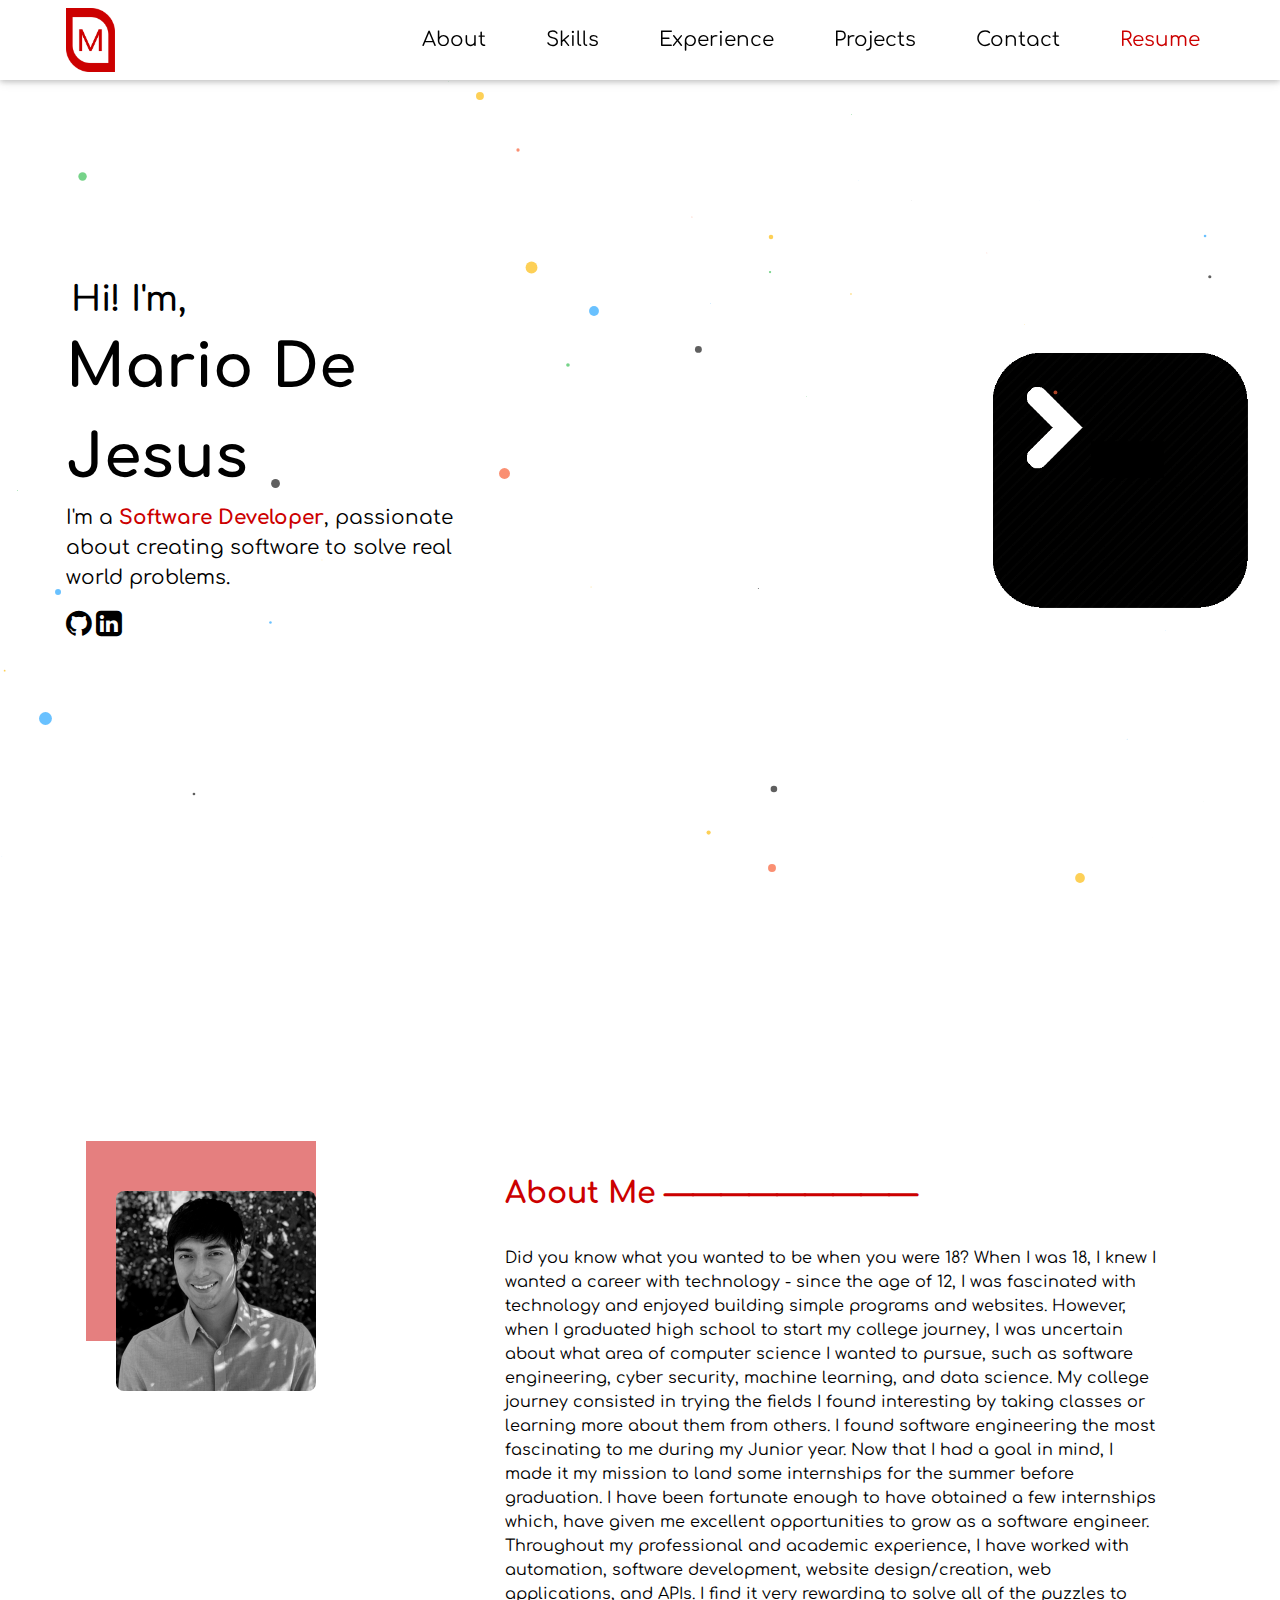
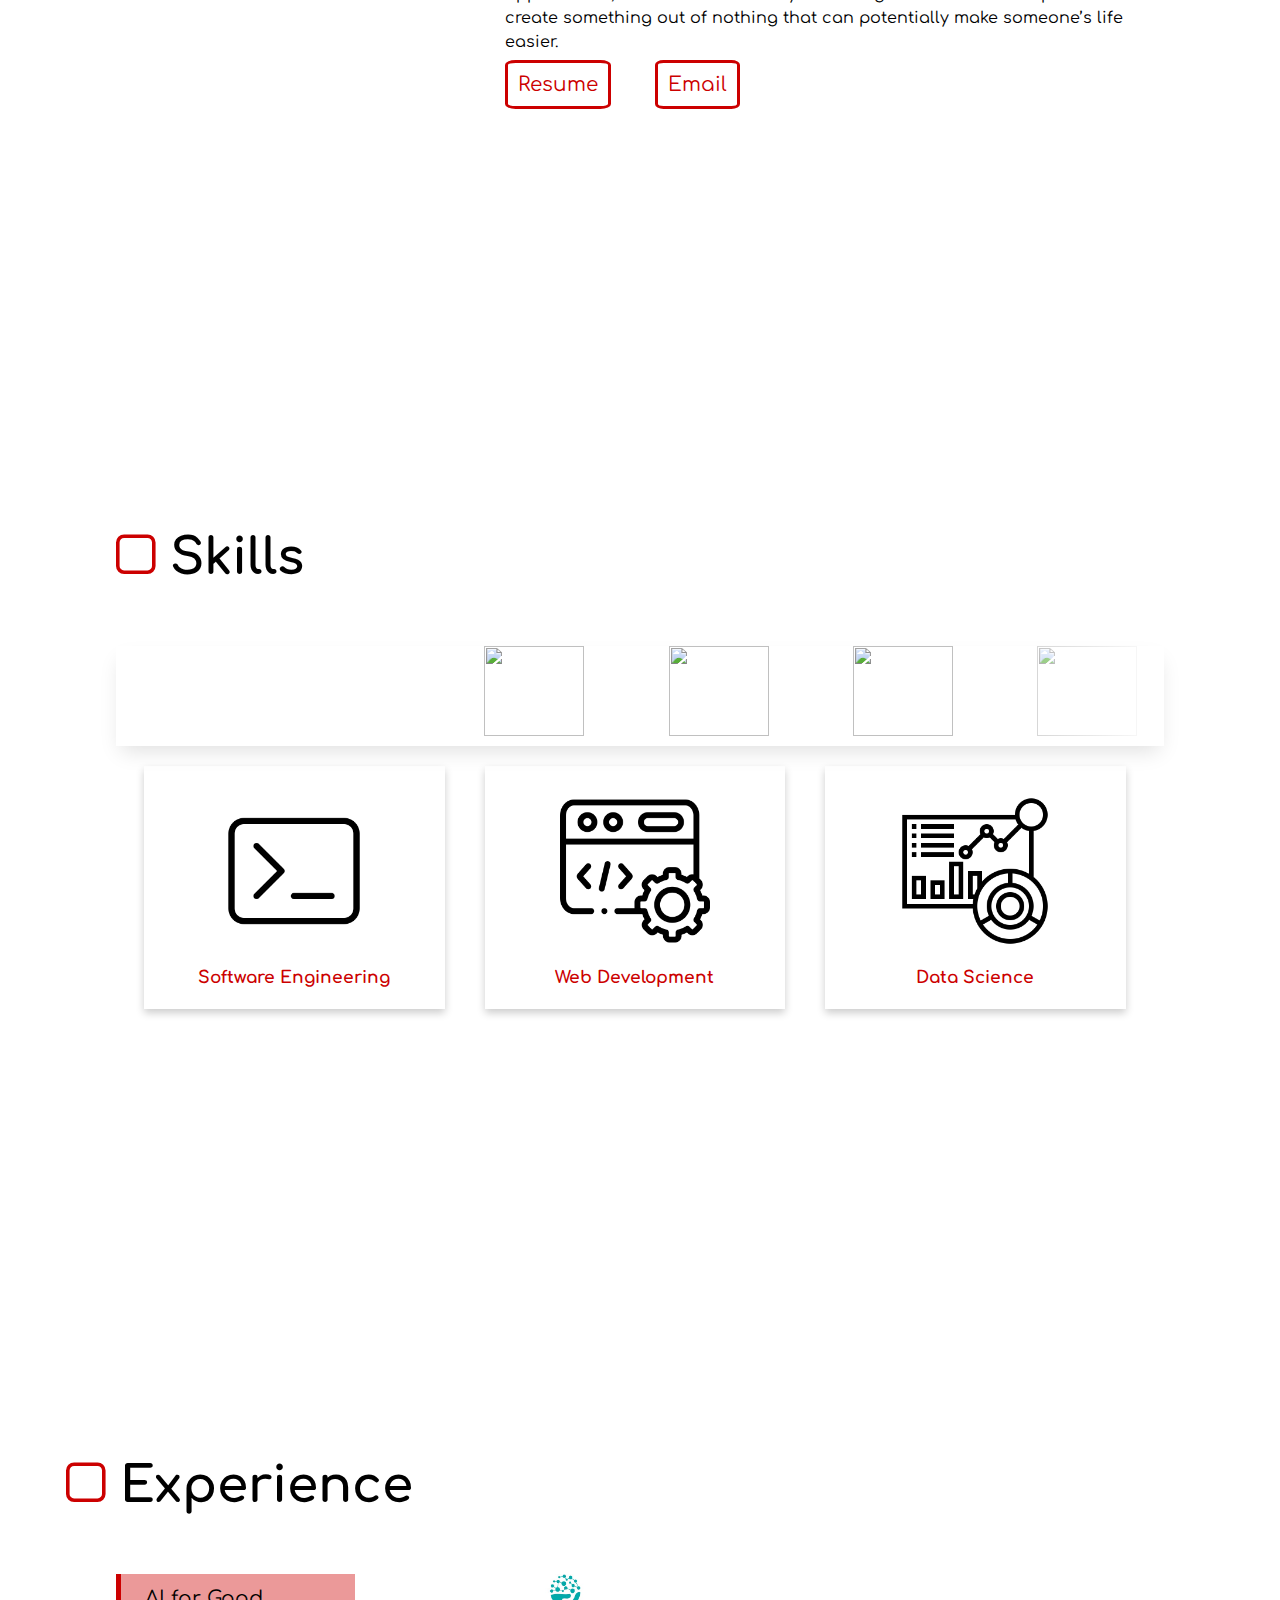
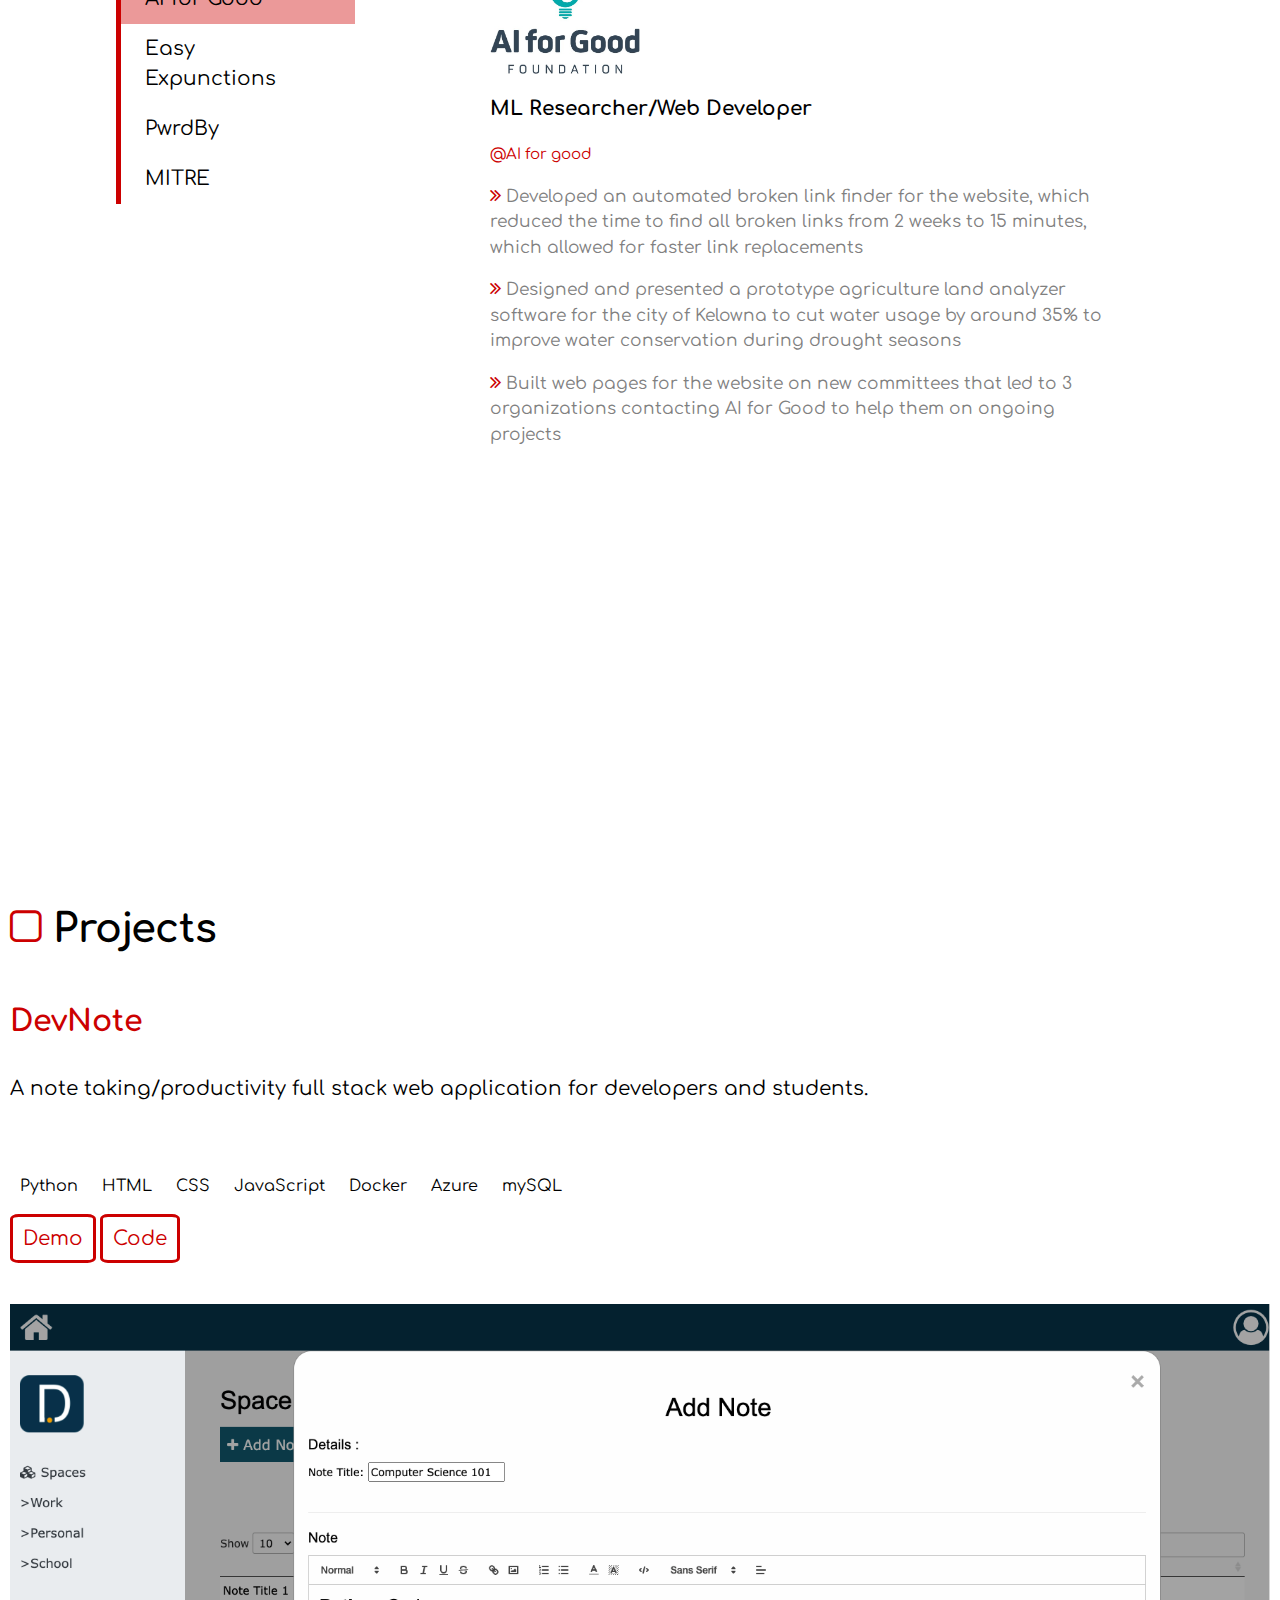
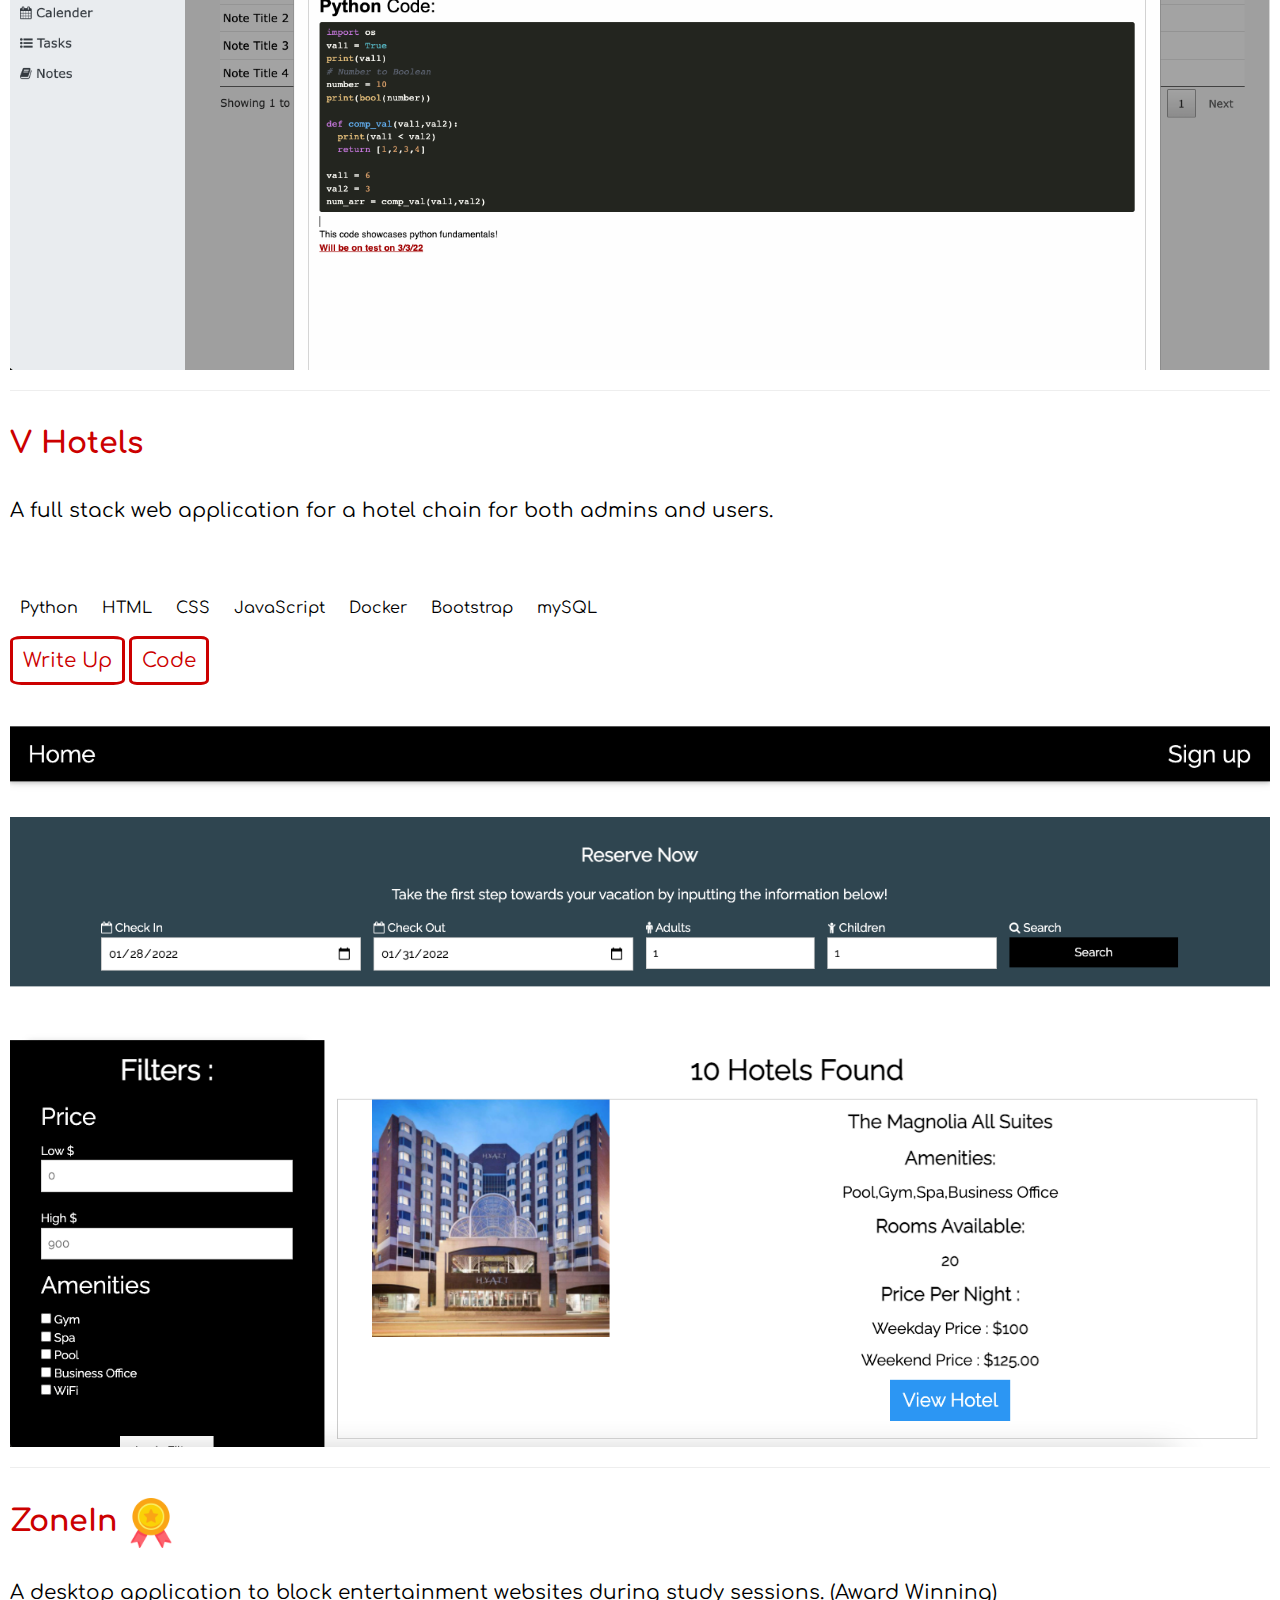
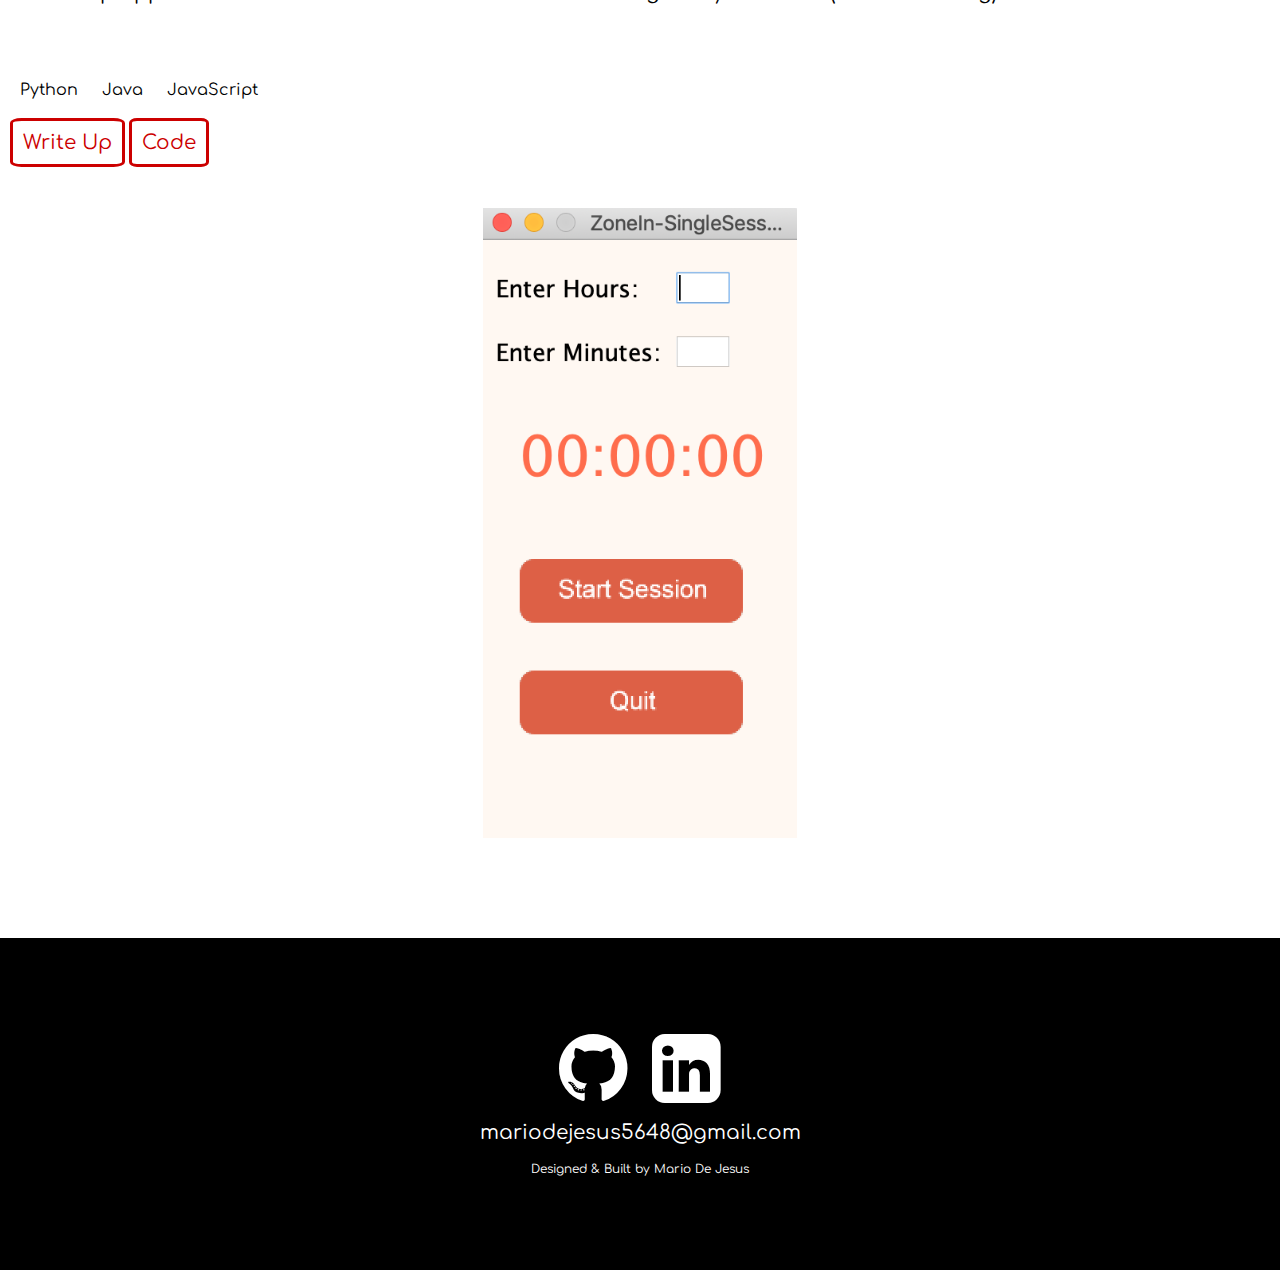
==== index.html @ 2fde8428 "prod website upload" ====
<html>
  <title>Mario's Portfolio</title>
  <meta name="viewport" content="width=device-width, initial-scale=1">
  <link rel="stylesheet" href="https://www.w3schools.com/w3css/4/w3.css">
  <link rel="stylesheet" href="https://fonts.googleapis.com/css?family=Lato">
  <link rel="stylesheet" href="https://cdnjs.cloudflare.com/ajax/libs/font-awesome/4.7.0/css/font-awesome.min.css">
  <link rel="stylesheet" href="./css/navigation.css">
  <link rel="stylesheet" href="./css/sidebar.css">
  <link rel="stylesheet" href="./css/hero_css.css">
  <link rel="stylesheet" href="./css/about_css.css">
  <link rel="stylesheet" href="./css/skills_css.css">
  <link rel="stylesheet" href="./css/experience_css.css">
  <link rel="stylesheet" href="./css/pattern_css.css">
  <link rel="stylesheet" href="./css/projects_css.css">
  <link rel="stylesheet" href="./css/footer_css.css">
  <link rel="stylesheet" href="./css/text_animations.css">
  <link rel="stylesheet" href="./css/test.css">

  <link rel="stylesheet" href="https://cdn.jsdelivr.net/gh/devicons/devicon@v2.14.0/devicon.min.css">
  <link href='https://fonts.googleapis.com/css?family=Comfortaa' rel='stylesheet'>



  <body class="web_text">
    <!-- Navbar -->
    <div class="w3-top" style="z-index: 20;">
      <div class="w3-bar w3-white w3-card nav_elements_padding">
        <a class=" w3-right nav_hamburger nav_hamburger_show" href="javascript:void(0)" onclick="openNav()" title="Toggle Navigation Menu"><i class="fa fa-bars"></i></a>
        <a href="#home"><img src="./images/mario_portfolio_logo.png" class="w3-bar-item logo"></img></a>
        <a href="./MarioDeJesus_Resume.pdf" class="w3-right nav_text remove_underline nav_text_vertical_align nav_resume_option nav_text_show">Resume</a>
        <a href="#contact" class="w3-right nav_text remove_underline nav_text_vertical_align nav_text_show">Contact</a>
        <a href="#projects" class="w3-right nav_text remove_underline nav_text_vertical_align nav_text_show">Projects</a>
        <a href="#experience" class="w3-right nav_text remove_underline nav_text_vertical_align nav_text_show">Experience</a>
        <a href="#skills" class="w3-right nav_text remove_underline nav_text_vertical_align nav_text_show">Skills</a>
        <a href="#about" class="w3-right nav_text remove_underline nav_text_vertical_align nav_text_show">About</a>
      </div>
    </div>

    <div id="mySidenav" class="sidenav" style="z-index: 20;">
      <a href="javascript:void(0)" class="closebtn" onclick="closeNav()">&times;</a>
      <a href="#about" class="" style="color:white">About</a>
      <a href="#skills" class="" style="color:white">Skills</a>
      <a href="#experience" class="" style="color:white">Experience</a>
      <a href="#projects" class="" style="color:white">Projects</a>
      <a href="#contact" class="" style="color:white">Contact</a>
      <a href="./MarioDeJesus_Resume.pdf" class="" style="color:#cc0000">Resume</a>
    </div>



    <!--hero section-->
    <a id="home" style="display: block;position: relative;top: -500px;visibility: hidden;"></a>
    <div class="w3-container hero_container">

      <div class="w3-third hero_container_text">
        <div class="content">
            <div class="content__container">
              <ul class="content__container__list">
                <li class="content__container__list__item">Hi! I'm,</li>
                <li class="content__container__list__item">Hola! Soy,</li>
                <li class="content__container__list__item">Salut! Je suis,</li>
                <li class="content__container__list__item">Hi! I'm,</li>

              </ul>
            </div>
          </div>
          <br>
          <span class="name_text">Mario De Jesus</span>
          <br>
          <span class="hero_description_text">I'm a <span class="hero_title_tag">Software Developer</span>, passionate about creating software to solve real world problems.</span>
        </p>
        <a href="https://github.com/Mario5648"><i class="fa fa-github professional_media_account_logo"></i></a>
        <a href="https://www.linkedin.com/in/mario-de-jesus-009500171/" ><i class="fa fa-linkedin-square professional_media_account_logo"></i></a>
      </div>
      <div class="w3-third hero_image_container">
        <img src="./images/terminal.gif" class="hero_image_attributes"></img>
      </div>
    </div>

    <a id="about" class="anchor_aboutme"></a>

    <!--About me section-->
    <div class="w3-container about_container">
      <div class="w3-col m4">
        <div class="about_img_square"></div>
        <img class="w3-image w3-round-large about_me_image" src="./images/mario.jpg" alt="mario" />
      </div>
      <div class="w3-col m8">
        <p class="about_me_title">About Me —————————</p>
        <p class="about_me_text">Did you know what you wanted to be when you were 18? When I was 18, I knew I wanted a career with technology - since the age of 12, I was fascinated with technology and enjoyed building simple programs and websites. However, when I graduated high school to start my college journey, I was uncertain about what area of computer science I wanted to pursue, such as software engineering, cyber security, machine learning, and data science. My college journey consisted in trying the fields I found interesting by taking classes or learning more about them from others. I found software engineering the most fascinating to me during my Junior year. Now that I had a goal in mind, I made it my mission to land some internships for the summer before graduation. I have been fortunate enough to have obtained a few internships which, have given me excellent opportunities to grow as a software engineer. Throughout my professional and academic experience, I have worked with automation, software development, website design/creation, web applications, and APIs. I find it very rewarding to solve all of the puzzles to create something out of nothing that can potentially make someone’s life easier.</p>
        <a href="./MarioDeJesus_Resume.pdf" class="aboutme_buttons">Resume</a>
        <a href="mailto:mariodejesus5648@gmail.com" class="aboutme_buttons">Email</a>

      </div>
    </div>

    <a id="skills" style="display: block;position: relative;top: 250px;visibility: hidden;"></a>

    <!--Skills section-->
    <!-- LAnguage Icone : https://devicon.dev/-->
    <div class="w3-container w3-row skills_container">
      <p class="skills_title"><i class="fa fa-square-o" class="skills_title" style="color:#cc0000"></i> Skills</p>

      <div class="slider">
      	<div class="slide-track">
          <div class="slide">
            <img src="./images/white.jpg" height="90" width="100"/>
          </div>
          <div class="slide">
            <img src="./images/white.jpg" height="90" width="100"/>
          </div>
      		<div class="slide">
            <img src="https://cdn.jsdelivr.net/gh/devicons/devicon/icons/python/python-original.svg" height="90" width="100"/>
      		</div>
      		<div class="slide">
            <img src="https://cdn.jsdelivr.net/gh/devicons/devicon/icons/azure/azure-original.svg" height="90" width="100"/>
      		</div>
      		<div class="slide">
            <img src="https://cdn.jsdelivr.net/gh/devicons/devicon/icons/java/java-original.svg" height="90" width="100"/>
      		</div>
      		<div class="slide">
            <img src="https://cdn.jsdelivr.net/gh/devicons/devicon/icons/javascript/javascript-original.svg" height="90" width="100"/>
      		</div>
      		<div class="slide">
            <img src="https://cdn.jsdelivr.net/gh/devicons/devicon/icons/docker/docker-plain.svg" height="100" width="100"/>
      		</div>
      		<div class="slide">
            <img src="https://cdn.jsdelivr.net/gh/devicons/devicon/icons/c/c-original.svg" height="90" width="100"/>
      		</div>
      		<div class="slide">
            <img src="https://cdn.jsdelivr.net/gh/devicons/devicon/icons/html5/html5-original.svg" height="90" width="100"/>
      		</div>
      		<div class="slide">
            <img src="https://cdn.jsdelivr.net/gh/devicons/devicon/icons/css3/css3-original.svg" height="90" width="100"/>
      		</div>
      		<div class="slide">
            <img src="https://cdn.jsdelivr.net/gh/devicons/devicon/icons/php/php-plain.svg" height="100" width="100"/>
      		</div>
      		<div class="slide">
            <img src="https://cdn.jsdelivr.net/gh/devicons/devicon/icons/git/git-original.svg" height="90" width="100"/>
      		</div>
      		<div class="slide">
            <img src="https://cdn.jsdelivr.net/gh/devicons/devicon/icons/mysql/mysql-original.svg" height="90" width="100"/>
      		</div>
      		<div class="slide">
            <img src="https://cdn.jsdelivr.net/gh/devicons/devicon/icons/flask/flask-original.svg" height="90" width="100"/>
      		</div>
      		<div class="slide">
            <img src="https://cdn.jsdelivr.net/gh/devicons/devicon/icons/pandas/pandas-original.svg" height="90" width="100"/>
      		</div>
      		<div class="slide">
            <img src="https://cdn.jsdelivr.net/gh/devicons/devicon/icons/numpy/numpy-original.svg" height="90" width="100"/>
      		</div>
          <div class="slide">
            <img src="https://cdn.jsdelivr.net/gh/devicons/devicon/icons/tensorflow/tensorflow-original.svg" height="90" width="100"/>
          </div>
          <div class="slide">
            <img src="./images/white.jpg" height="90" width="100"/>
          </div>
          <div class="slide">
            <img src="./images/white.jpg" height="90" width="100"/>
          </div>
      	</div>
      </div>



      <div class="w3-row-padding">
        <div class="w3-third_skills">
          <div class="card_skills">
            <center><img src="./images/swe_icon.png" alt="software engineering" class="skill_icon_image"></center>
            <div class="container_skills">
              <center><p class="skill_title">Software Engineering</p></center>
            </div>
          </div>
        </div>
        <div class="w3-third_skills">
          <div class="card_skills">
            <center><img src="./images/webdev_icon.png" alt="web developer" class="skill_icon_image"></center>
            <div class="container_skills">
              <center><p class="skill_title">Web Development</p></center>
            </div>
          </div>
        </div>
        <div class="w3-third_skills">
          <div class="card_skills">
            <center><img src="./images/ds_icon.png" alt="data science" class="skill_icon_image"></center>
            <div class="container_skills">
              <center><p class="skill_title">Data Science</p></center>
            </div>
          </div>
        </div>
      </div>
    </div>


    <a id="experience" style="display: block;position: relative;top: 150px;visibility: hidden;"></a>

    <div  class="w3-container experience_container">
      <p class="experience_title"><i class="fa fa-square-o" class="experience_title" style="color:#cc0000"></i> Experience</p>
      <div class="experience_items_container">
        <div class="btn-group w3-quarter">
          <button id="ai4good_button" onclick="change_experience_content('ai_4_good')" style="background-color:rgba(204,0,0,0.4);">AI for Good</button>
          <button id="easyexpunctions_button"onclick="change_experience_content('easyexpunctions')">Easy Expunctions</button>
          <button id="pwrdby_button" onclick="change_experience_content('pwrdby')">PwrdBy</button>
          <button id="mitre_button" onclick="change_experience_content('mitre')">MITRE</button>
        </div>
        <div id="experience_content" class="experience-content-area w3-threequarter">
          <div class="experience_job_container">
            <img src="./images/ai4good_logo.jpg" class="experience_image" style="height:100px;"></img>
            <p class="experience_job_title">ML Researcher/Web Developer <p style="color:#cc0000;font-weight:400;">@AI for good</p></p>
            <p class="experience_job_description"><i class="fa fa-angle-double-right" style="color:#cc0000;font-size:20px;"></i> Developed an automated broken link finder for the website, which reduced the time to find all broken links from 2 weeks to 15 minutes, which allowed for faster link replacements</p>
            <p class="experience_job_description"><i class="fa fa-angle-double-right" style="color:#cc0000;font-size:20px;"></i> Designed and presented a prototype agriculture land analyzer software for the city of Kelowna to cut water usage by around 35% to improve water conservation during drought seasons</p>
            <p class="experience_job_description"><i class="fa fa-angle-double-right" style="color:#cc0000;font-size:20px;"></i> Built web pages for the website on new committees that led to 3 organizations contacting AI for Good to help them on ongoing projects</p>
          </div>
        </div>
      </div>
    </div>

    <a id="projects" style="display: block;position: relative;top: 150px;visibility: hidden;"></a>

    <div class="projects_contianer">
      <p class="projects_title"><i class="fa fa-square-o" class="projects_title" style="color:#cc0000"></i> Projects</p>
      <div class="project_row">

        <div class="project_half project_description_container">
          <p class="project_title">DevNote</p>
            <p class="project_description_text">A note taking/productivity full stack web application for developers and students.</p>
            <div class="project_tech_next_to"><p class="project_tech_icon_attributes w3-center"><i class="devicon-python-plain"></i><br>Python</p></div>
            <div class="project_tech_next_to"><p class="project_tech_icon_attributes w3-center"><i class="devicon-html5-plain"></i><br>HTML</p></div>
            <div class="project_tech_next_to"><p class="project_tech_icon_attributes w3-center"><i class="devicon-css3-plain"></i><br>CSS</p></div>
            <div class="project_tech_next_to"><p class="project_tech_icon_attributes w3-center"><i class="devicon-javascript-plain"></i><br>JavaScript</p></div>
            <div class="project_tech_next_to"><p class="project_tech_icon_attributes w3-center"><i class="devicon-docker-plain"></i><br>Docker</p></div>
            <div class="project_tech_next_to"><p class="project_tech_icon_attributes w3-center"><i class="devicon-azure-plain"></i><br>Azure</p></div>
            <div class="project_tech_next_to"><p class="project_tech_icon_attributes w3-center"><i class="devicon-mysql-plain"></i><br>mySQL</p></div><br>
            <a href="https://devnote.space/" class="project_buttons">Demo</a>
            <a href="https://github.com/Mario5648/DevNote_backend_api" class="project_buttons">Code</a>
        </div>
        <div class="project_half">
          <img src="./images/devnote_project.png" class="project_image"></img>
        </div>

      </div>
      <hr>
      <div class="project_row">
        <div class="project_half project_description_container">
          <p class="project_title">V Hotels</p>
            <p class="project_description_text">A full stack web application for a hotel chain for both admins and users.</p>
            <div class="project_tech_next_to"><p class="project_tech_icon_attributes w3-center"><i class="devicon-python-plain"></i><br>Python</p></div>
            <div class="project_tech_next_to"><p class="project_tech_icon_attributes w3-center"><i class="devicon-html5-plain"></i><br>HTML</p></div>
            <div class="project_tech_next_to"><p class="project_tech_icon_attributes w3-center"><i class="devicon-css3-plain"></i><br>CSS</p></div>
            <div class="project_tech_next_to"><p class="project_tech_icon_attributes w3-center"><i class="devicon-javascript-plain"></i><br>JavaScript</p></div>
            <div class="project_tech_next_to"><p class="project_tech_icon_attributes w3-center"><i class="devicon-docker-plain"></i><br>Docker</p></div>
            <div class="project_tech_next_to"><p class="project_tech_icon_attributes w3-center"><i class="devicon-bootstrap-plain"></i><br>Bootstrap</p></div>
            <div class="project_tech_next_to"><p class="project_tech_icon_attributes w3-center"><i class="devicon-mysql-plain"></i><br>mySQL</p></div><br>
            <a href="./vhotel_writeup.html" class="project_buttons">Write Up</a>
            <a href="https://github.com/jaysirod/CS3733-Group-3" class="project_buttons">Code</a>
        </div>
        <div class="project_half">
          <center><img src="./images/hotel_webapp.png" class="project_image"></img></center>
        </div>
      </div>
      <hr>
      <div class="project_row">
        <div class="project_half project_description_container">
          <p class="project_title">ZoneIn <img src="./images/medal.png" class="medal_icon"/></p>
            <p class="project_description_text">A desktop application to block entertainment websites during study sessions. (Award Winning)</p>
            <div class="project_tech_next_to"><p class="project_tech_icon_attributes w3-center"><i class="devicon-python-plain"></i><br>Python</p></div>
            <div class="project_tech_next_to"><p class="project_tech_icon_attributes w3-center"><i class="devicon-java-plain"></i><br>Java</p></div>
            <div class="project_tech_next_to"><p class="project_tech_icon_attributes w3-center"><i class="devicon-javascript-plain"></i><br>JavaScript</p></div><br>
            <a href="./zonein_writeup.html" class="project_buttons">Write Up</a>
            <a href="https://github.com/Mario5648/ZoneIn" class="project_buttons">Code</a>
        </div>
        <div class="project_half">
          <center><img src="./images/zonein_project.png" class="project_image_zonein"></img></center>
        </div>
      </div>
    </div>

    <script src="./js/navigation_bar.js"></script>
    <script src="./js/ball_animation.js"></script>
    <script src="./js/experience_js.js"></script>
  </body>
  <footer id="contact" class="footer_container w3-center">
    <a href="https://github.com/Mario5648"><i class="fa fa-github professional_media_account_logos_footer"></i></a>
    <a href="https://www.linkedin.com/in/mario-de-jesus-009500171/"><i class="fa fa-linkedin-square professional_media_account_logos_footer"></i></a><br>
    <a class="email_footer" href="mailto:mariodejesus5648@gmail.com">mariodejesus5648@gmail.com</a>
    <p class="credits_footer">Designed & Built by Mario De Jesus</p>
  </footer>
</html>
---- css/navigation.css ----
.logo
{
  height: 80px;
}
@media only screen and (max-width: 1200px) {
    .logo {
        margin-left: -30;
    }


}
.nav_text
{
  font-size:20px;
}
.nav_text:hover {
  opacity: 0.3;

}
@media only screen and (max-width: 1200px) {
    .nav_text_show {
        display: none;
    }

}

@media only screen and (min-width: 1200px) {
    .nav_hamburger_show {
        display: none;
    }

}

@media only screen and (min-width: 900px) {
  .anchor_aboutme {
      display: block;
      position: relative;
      top: 350px;
      visibility: hidden;
  }

}

@media only screen and (max-width: 900px) {
  .anchor_aboutme {
      display: block;
      position: relative;
      top: 200px;
      visibility: hidden;
  }
}



.nav_resume_option
{
  color:#cc0000;
}

.nav_elements_padding
{
  padding-left: 50;
  padding-right: 50;

}

.remove_underline
{
  text-decoration: none;
}

.nav_text_vertical_align
{
  padding-left: 30;
  padding-right:30;
  padding-top:25;
  padding-bottom: 20;
}

.nav_hamburger
{
  padding-top:15;
  font-size:50px
}
---- css/sidebar.css ----
.sidenav {
  height: 100%;
  width: 0;
  position: fixed;
  z-index: 1;
  top: 0;
  right: 0;
  background-color: #111;
  overflow-x: hidden;
  transition: 0.5s;
  padding-top: 60px;
}

.sidenav a {
  padding: 8px 8px 8px 32px;
  text-decoration: none;
  font-size: 25px;
  color: #818181;
  display: block;
  transition: 0.3s;
}

.sidenav a:hover {
  color: #f1f1f1;
}

.sidenav .closebtn {
  position: absolute;
  top: 0;
  right: 25px;
  font-size: 36px;
  margin-left: 50px;
}

@media screen and (max-height: 450px) {
  .sidenav {padding-top: 15px;}
  .sidenav a {font-size: 18px;}
}
---- css/hero_css.css ----
/*Big screens desktop view*/
@media only screen and (min-width: 1200px) {
  .hero_container
  {
    margin-top: 300;
  }
  .hero_container_text
  {
    margin-left: 100;
    /*text-align: center;*/
    width:700px;
  }
  .hero_image_container
  {
    text-align: center;
    position: absolute;
    right: 80px;
    width: 500px;
    margin-top: -50;
  }
  .greeting_text
  {
    font-size: 30px;
  }
  .name_text
  {
    font-size: 70px;
    font-weight: bold;
  }

  .hero_description_text
  {
    font-size: 20px;
  }
  .hero_title_tag
  {
    font-weight: bold;
    color:#cc0000;
  }

  .professional_media_account_logo
  {
    font-size: 30px;
  }

}

/*medium screens tablet view*/
@media only screen and (max-width: 1400px) {
  .hero_container
  {
    margin-top: 300;
  }
  .hero_container_text
  {
    margin-left: 50;
    /*text-align: center;*/
    width:400px;
  }
  .hero_image_container
  {
    text-align: center;
    position: absolute;
    right: 10px;
    width: 300px;
    margin-top:30;
  }
  .greeting_text
  {
    font-size: 20px;
  }
  .name_text
  {
    font-size: 60px;
    font-weight: bold;
  }

  .hero_description_text
  {
    font-size: 20px;
  }
  .hero_title_tag
  {
    font-weight: bold;
    color:#cc0000;
  }

  .professional_media_account_logo
  {
    font-size: 30px;
  }
  .hero_image_attributes
  {
    width:300px;
  }
}

/*small screens phone view*/
@media only screen and (max-width: 800px) {
  .hero_container
  {
    margin-top: 200;
  }
  .hero_container_text
  {
    margin-left: 10;
    /*text-align: center;*/
    width:360px;
  }
  .hero_image_container
  {
    display: none;
  }

  .greeting_text
  {
    font-size: 20px;
  }
  .name_text
  {
    font-size: 60px;
    font-weight: bold;
  }

  .hero_description_text
  {
    font-size: 20px;
  }
  .hero_title_tag
  {
    font-weight: bold;
    color:#cc0000;
  }

  .professional_media_account_logo
  {
    font-size: 30px;
  }
  .hero_image_attributes
  {
    width:300px;
  }
}
---- css/about_css.css ----
@media only screen and (min-width: 1200px) {
  .about_container
  {
    margin-top:500;
    margin-left: 150;
    margin-right: 150;
  }

  .about_me_image
  {
    position: absolute;
    width: 400px;
    margin-top: -250;
    z-index: auto;
  }

  .about_me_title
  {
    font-size: 50px;
    font-weight: bold;
    color:#cc0000;
    padding-left: 40;
  }

  .about_me_text
  {
    font-size: 20px;
    padding-left: 40;
  }

  .about_img_square {
    height: 300px;
    width: 330px;
    background-color: #cc0000;
    opacity: 0.5;
    margin-left: -30;
  }

  .aboutme_buttons
  {
    margin-left: 40;
    border-radius: 10%;
    border-style: solid;
    border-color: #cc0000;
    padding: 10 10;
    color: #cc0000;
    cursor: pointer;
    font-size: 20px;
    text-decoration: none;
  }

  .aboutme_buttons:hover
  {
    background-color: rgb(204,0,0,0.2);
  }
}

@media only screen and (max-width: 1600px) {
  .about_container
  {
    margin-top:500;
    margin-left: 100;
    margin-right: 100;
  }

  .about_me_image
  {
    position: absolute;
    width: 200px;
    margin-top: -150;
    z-index: auto;
  }

  .about_me_title
  {
    font-size: 30px;
    font-weight: bold;
    color:#cc0000;
    padding-left: 40;
  }

  .about_me_text
  {
    font-size: 16px;
    padding-left: 40;
  }

  .about_img_square {
    height: 200px;
    width: 230px;
    background-color: #cc0000;
    opacity: 0.5;
    margin-left: -30;
  }
  .aboutme_buttons
  {
    margin-left: 40;
    border-radius: 10%;
    border-style: solid;
    border-color: #cc0000;
    padding: 10 10;
    color: #cc0000;
    cursor: pointer;
    font-size: 20px;
    text-decoration: none;

  }

  .aboutme_buttons:hover
  {
    background-color: rgb(204,0,0,0.2);
  }
}
@media only screen and (max-width: 900px) {
  .about_container
  {
    margin-top:500;
    margin-left: 10;
    margin-right: 10;
  }

  .about_me_image
  {
    position: absolute;
    width: 200px;
    margin-top: -200;
    z-index: auto;
  }

  .about_me_title
  {
    font-size: 30px;
    font-weight: bold;
    color:#cc0000;
    padding-left: 10;
  }

  .about_me_text
  {
    font-size: 16px;
    padding-left: 10;
  }

  .about_img_square {
    display: none;
  }
  .aboutme_buttons
  {
    margin-left: 10;
    border-radius: 10%;
    border-style: solid;
    border-color: #cc0000;
    padding: 10 10;
    color: #cc0000;
    cursor: pointer;
    font-size: 20px;
    text-decoration: none;

  }

  .aboutme_buttons:hover
  {
    background-color: rgb(204,0,0,0.2);
  }
}
---- css/skills_css.css ----
@keyframes scroll {
	 0% {
		 transform: translateX(0);
	}
	 100% {
		 transform: translateX(calc(-250px * 7));
	}
}
 .slider {
	 background: white;
	 box-shadow: 0 10px 20px -5px rgba(0, 0, 0, .125);
	 height: 100px;
	 margin: auto;
	 overflow: hidden;
	 position: relative;
	 width: 100%;
}
 .slider::before, .slider::after {
	 background: linear-gradient(to right, rgba(255, 255, 255, 1) 0%, rgba(255, 255, 255, 0) 100%);
	 content: "";
	 height: 100px;
	 position: absolute;
	 width: 200px;
	 z-index: 2;
}
 .slider::after {
	 right: 0;
	 top: 0;
	 transform: rotateZ(180deg);
}
 .slider::before {
	 left: 0;
	 top: 0;
}
 .slider .slide-track {
	 animation: scroll 40s linear infinite;
	 display: flex;
	 width: calc(250px * 14);
}
 .slider .slide {
	 height: 100px;
	 width: 250px;
}

@media only screen and (min-width: 1200px) {}
  .skills_container
  {
    margin-top:300;
    padding-top: 70;
    padding-bottom: 70;
    margin-left: 100;
    margin-right: 100;
  }
  .skills_title
  {
    font-size: 50px;
    font-weight: bold;
    color:#000;
  }

	.skills_line
	{
		font-size: 50px;
		font-weight: thin;
		color:#000;
	}

  .skills_description_text
  {
    font-size: 20px;
  }

  .card_skills {
    /* Add shadows to create the "card" effect */
    box-shadow: 0 4px 8px 0 rgba(0,0,0,0.2);
    transition: 0.3s;
  }



  /* Add some padding inside the card container */
  .container_skills {
    padding: 2px 16px;
  }

  .skill_icon_image
  {
    width:150px;
    margin-top: 30;
  }

  .skill_title
  {
    font-size: 17px;
    font-weight: bold;
    color:#cc0000;
  }

  .skill_icon_attributes
  {
    color:black;
    font-size: 100;
  }
  .next_to
  {
    display: inline-block;
  }
  .w3-third_skills
  {
    padding: 20 20;
    float:left;
    width:33%;
  }
}

@media only screen and (max-width: 1600px) {
  .skills_container
  {
    margin-top:300;
    padding-top: 70;
    padding-bottom: 70;
    margin-left: 50;
    margin-right: 50;
  }
  .skills_title
  {
    font-size: 50px;
    font-weight: bold;
    color:#000;
  }
  .skills_description_text
  {
    font-size: 20px;
  }
  .card_skills {
    /* Add shadows to create the "card" effect */
    box-shadow: 0 4px 8px 0 rgba(0,0,0,0.2);
    transition: 0.3s;
  }


  /* Add some padding inside the card container */
  .container_skills {
    padding: 2px 16px;
  }

  .skill_icon_image
  {
    width:150px;
    margin-top: 30;
  }

  .skill_title
  {
    font-size: 17px;
    font-weight: bold;
    color:#cc0000;
  }

  .skill_icon_attributes
  {
    color:black;
    font-size: 20;
    padding: 20 20;
  }
  .next_to
  {
    display: inline-block;
  }
  .w3-third_skills
  {
    padding: 10 10;
    float:left;
    width:33%;
  }
}

@media only screen and (max-width: 1100px) {
  .skills_container
  {
    margin-top:300;
    padding-top: 70;
    padding-bottom: 70;
    margin-left: 10;
    margin-right: 10;
  }
  .skills_title
  {
    font-size: 40px;
    font-weight: bold;
    color:#000;
  }
  .skills_description_text
  {
    font-size: 20px;
  }
  .card_skills {
    /* Add shadows to create the "card" effect */
    box-shadow: 0 4px 8px 0 rgba(0,0,0,0.2);
    transition: 0.3s;
  }


  /* Add some padding inside the card container */
  .container_skills {
    padding: 2px 16px;
  }

  .skill_icon_image
  {
    width:150px;
    margin-top: 30;
  }

  .skill_title
  {
    font-size: 17px;
    font-weight: bold;
    color:#cc0000;
  }

  .skill_icon_attributes
  {
    color:black;
    font-size: 30;
    padding: 20 20;
  }
  .next_to
  {
    display: inline-block;
  }
  .w3-third_skills
  {
    width:100%;
  }
}
---- css/experience_css.css ----
@media only screen and (min-width: 1200px)
{
  .experience_container
  {
    margin-top: 300;
    margin-left: 200;
    margin-right:200;
    height: 700px;
  }
  .experience_items_container
  {
    margin-left: 50;
  }
  .experience_title
  {
    font-size: 50px;
    font-weight:bold;
  }

  .vertical_line_experience {
    border-left: 6px solid #cc0000;
    height: 1050px;
    margin-left: 100;
  }
  .experience_job_container
  {
    padding-left:30;
    padding-right:100;
    padding-top: 50;
  }
  .experience_image
  {
    width:150px;
  }
  .experience_job_title
  {
    font-size: 20px;
    font-weight: bold;
  }
  .experience_job_description
  {
    font-size: 17px;
    color:grey;
  }

  .btn-group button {
    background-color: white; /* Green background */
    border-left: 5px solid #cc0000; /* Green border */
    border-top: 0px solid white; /* Green border */
    border-right: 1px solid white; /* Green border */
    border-bottom: 0px solid white; /* Green border */

    color: black; /* White text */
    padding: 10px 24px; /* Some padding */
    cursor: pointer; /* Pointer/hand icon */
    width: 240px; /* Set a width if needed */
    display: block; /* Make the buttons appear below each other */
    text-align: left;
    font-size: 20px;
  }

  .btn-group button:not(:last-child) {
    border-bottom: none; /* Prevent double borders */
  }

  /* Add a background color on hover */
  .btn-group button:hover {
    background-color: rgb(204,0,0,0.4);
  }


  .experience-content-area
  {
    margin-top: -50;
  }

}

@media only screen and (max-width: 1600px) {
  .experience_container
  {
    margin-top: 300;
    margin-left: 50;
    margin-right:50;
    height: 700px;

  }
  .experience_title
  {
    font-size: 50px;
    font-weight:bold;
  }

  .vertical_line_experience {
    border-left: 6px solid #cc0000;
    height: 1050px;
  }
  .experience_job_container
  {
    padding-left:100;
    padding-right:100;
    padding-top: 50;
  }
  .experience_image
  {
    width:150px;
  }
  .experience_job_title
  {
    font-size: 20px;
    font-weight: bold;
  }
  .experience_job_description
  {
    font-size: 17px;
    color:grey;
  }

  .btn-group button {
    background-color: white; /* Green background */
    border-left: 5px solid #cc0000; /* Green border */
    border-top: 0px solid white; /* Green border */
    border-right: 1px solid white; /* Green border */
    border-bottom: 0px solid white; /* Green border */

    color: black; /* White text */
    padding: 10px 24px; /* Some padding */
    cursor: pointer; /* Pointer/hand icon */
    width: 240px; /* Set a width if needed */
    display: block; /* Make the buttons appear below each other */
    text-align: left;
    font-size: 20px;
  }

  .btn-group button:not(:last-child) {
    border-bottom: none; /* Prevent double borders */
  }

  /* Add a background color on hover */
  .btn-group button:hover {
    background-color: rgb(204,0,0,0.4);
  }


  .experience-content-area
  {
    margin-top: -50;
  }
}

@media only screen and (max-width: 800px) {
  .experience_container
  {
    margin-top: 300;
    margin-left: 10;
    margin-right:10;
    height: 1000px;

  }
  .experience_title
  {
    font-size: 40px;
    font-weight:bold;
  }

  .vertical_line_experience {
    border-left: 6px solid #cc0000;
    height: 1350px;
  }
  .experience_job_container
  {
    padding-left:30;
    padding-right:100;
    padding-top: 50;
  }
  .experience_image
  {
    width:150px;
  }
  .experience_job_title
  {
    font-size: 20px;
    font-weight: bold;
  }
  .experience_job_description
  {
    font-size: 17px;
    color:grey;
  }

  .btn-group button {
    background-color: white; /* Green background */
    border-left: 5px solid #cc0000; /* Green border */
    border-top: 0px solid white; /* Green border */
    border-right: 1px solid white; /* Green border */
    border-bottom: 0px solid white; /* Green border */

    color: black; /* White text */
    padding: 10px 24px; /* Some padding */
    cursor: pointer; /* Pointer/hand icon */
    width: 240px; /* Set a width if needed */
    display: block; /* Make the buttons appear below each other */
    text-align: left;
    font-size: 20px;
  }

  .btn-group button:not(:last-child) {
    border-bottom: none; /* Prevent double borders */
  }

  /* Add a background color on hover */
  .btn-group button:hover {
    background-color: rgb(204,0,0,0.4);
  }

  .w3-quarter
  {
    width: 100%;
  }

  .experience-content-area
  {
    margin-top: 50;
  }


}
---- css/pattern_css.css ----
.web_text
{
  font-family: Comfortaa;
}
.ball {
  position: absolute;
  border-radius: 100%;
  opacity: 0.7;
}
@media only screen and (min-width: 1200px) {


  .triangle-left {
    position:absolute;
    right:0px;
  	width: 0;
  	height: 0;
    margin-top: 0;
  	border-top: 550px solid transparent;
  	border-right: 600px solid #cc0000;
  	border-bottom: 550px solid transparent;
    opacity: 0.5;

  }
  .circle2
  {
    position:absolute;
    margin-top: 500;
    right:0px;
    width:400px;

  }

  .triangle-right_1 {
    position:absolute;
    left:0px;
    margin-top: 2200;
    width: 0;
  	height: 0;
  	border-top: 350px solid transparent;
  	border-left: 400px solid rgb(204,0,0,0.5);
  	border-bottom: 350px solid transparent;

  }
  .circle3
  {
    position:absolute;
    margin-top: 2500;
    left:0px;
    width:200px;

  }
}
@media only screen and (max-width: 1400px) {
  .triangle-left {
    position:absolute;
    right:0px;
  	width: 0;
  	height: 0;
    margin-top: 100;
  	border-top: 450px solid transparent;
  	border-right: 500px solid #cc0000;
  	border-bottom: 450px solid transparent;
    opacity: 0.5;
  }
  .circle2
  {
    position:absolute;
    margin-top: 500;
    right:0px;
    width:300px;

  }
}
@media only screen and (max-width: 800px) {
  .triangle-left {
    position:absolute;
    right:0px;
    width: 0;
    height: 0;
    margin-top: 250;
    border-top: 350px solid transparent;
    border-right: 400px solid #cc0000;
    border-bottom: 350px solid transparent;
    opacity: 0.5;
  }
  .circle2
  {
    position:absolute;
    margin-top: 500;
    right:0px;
    width:200px;

  }
}
.circle1
{
  position:absolute;
  margin-top: 400;
  margin-left: -50;
  width:200px;
}
---- css/projects_css.css ----
@media only screen and (min-width: 1300px) {
  .projects_contianer
  {
    margin-top: 300;
    margin-left: 150;
    margin-right: 150;
  }
  .project_description_container
  {
    padding-right: 50px;
  }
  .projects_title
  {
    font-size: 50px;
    font-weight: bold;
  }
  .project_title
  {
    font-size: 30px;
    font-weight: bold;
    color: #cc0000;
  }

  .project_tech_icon_attributes
  {
    color:black;
    font-size: 16;
    padding: 10 10;
  }
  .project_tech_next_to
  {
    display: inline-block;
  }

  .project_row
  {
    display:flex;
  }
  .project_half
  {
    flex:50%;
  }

  .project_image
  {
    width: 100%;
    margin-top: 50;
  }
  .project_image_zonein
  {
    height:50%;
    margin-top: 50;

  }
  .project_description_text
  {
    font-size: 20px;
  }
  .project_buttons
  {
    border-radius: 10%;
    border-style: solid;
    border-color: #cc0000;
    padding: 10 10;
    color: #cc0000;
    cursor: pointer;
    font-size: 20px;
    text-decoration: none;
  }

  .project_buttons:hover
  {
    background-color: rgb(204,0,0,0.2);
  }


  .medal_icon
  {
    width:50px;
  }
}

@media only screen and (max-width: 1300px) {
    .projects_contianer
    {
      margin-top: 400;
      margin-left: 10;
      margin-right: 10;
      margin-bottom: 100;
    }
    .project_description_container
    {
      padding-right: 50px;
    }
    .projects_title
    {
      font-size: 40px;
      font-weight: bold;
    }
    .project_title
    {
      font-size: 30px;
      font-weight: bold;
      color: #cc0000;
    }

    .project_tech_icon_attributes
    {
      color:black;
      font-size: 16;
      padding: 10 10;
    }
    .project_tech_next_to
    {
      display: inline-block;
    }

    .project_image
    {
      width: 100%;
      margin-top: 50;
    }
    .project_image_zonein
    {
      height:70%;
      margin-top: 50;
    }
    .project_description_text
    {
      font-size: 20px;
    }
    .project_buttons
    {
      border-radius: 10%;
      border-style: solid;
      border-color: #cc0000;
      padding: 10 10;
      color: #cc0000;
      cursor: pointer;
      font-size: 20px;
      text-decoration: none;
    }

    .project_buttons:hover
    {
      background-color: rgb(204,0,0,0.2);
    }

    .medal_icon
    {
      width:50px;
    }
  }
}
---- css/footer_css.css ----
.footer_container
{
  background-color:black;
  color:white;
  padding-top: 80;
  padding-bottom: 80;
}

.professional_media_account_logos_footer
{
  font-size: 80px;
  padding: 10 10;
}

.email_footer
{
  font-size: 20px;
  text-decoration: none;

}

.credits_footer
{
  font-size: 12px;
}
---- css/text_animations.css ----
.content {
	 position: absolute;
	 height: 160px;
	 overflow: hidden;
	 font-size: 35px;
	 line-height: 40px;
	 color: #000;
   padding-bottom: 30;
   margin-left: -35;
   margin-top: -20;
}
 .content__container {
	 font-weight: 600;
	 overflow: hidden;
	 height: 40px;
}

 .content__container:after, .content__container:before {
	 position: absolute;
	 top: 0;
	 color: #16a085;
	 font-size: 42px;
	 line-height: 40px;
	 -webkit-animation-name: opacity;
	 -webkit-animation-duration: 6s;
	 -webkit-animation-iteration-count: infinite;
	 animation-name: opacity;
	 animation-duration: 6s;
	 animation-iteration-count: infinite;
}
 .content__container__text {
	 display: inline;
	 float: left;
	 margin: 0;
}
 .content__container__list {
   display: inline;
	 float: left;
	 margin: 0;
   margin-top: 0;
	 text-align: left;
	 list-style: none;
	 -webkit-animation-name: change;
	 -webkit-animation-duration: 10s;
	 -webkit-animation-iteration-count: infinite;
	 animation-name: change;
	 animation-duration: 10s;
	 animation-iteration-count: infinite;
}
 .content__container__list__item {
	 line-height: 40px;
	 margin: 0;
}
 @-webkit-keyframes opacity {
	 0%, 100% {
		 opacity: 0;
	}
	 50% {
		 opacity: 1;
	}
}
 @-webkit-keyframes change {
	 0%, 12.66%, 100% {
		 transform: translate3d(0, 0, 0);
	}
	 16.66%, 29.32% {
		 transform: translate3d(0, -25%, 0);
	}
	 33.32%, 45.98% {
		 transform: translate3d(0, -50%, 0);
	}
	 49.98%, 62.64% {
		 transform: translate3d(0, -75%, 0);
	}
	 66.64%, 79.3% {
		 transform: translate3d(0, -50%, 0);
	}
	 83.3%, 95.96% {
		 transform: translate3d(0, -25%, 0);
	}
}
 @-o-keyframes opacity {
	 0%, 100% {
		 opacity: 0;
	}
	 50% {
		 opacity: 1;
	}
}
 @-o-keyframes change {
	 0%, 12.66%, 100% {
		 transform: translate3d(0, 0, 0);
	}
	 16.66%, 29.32% {
		 transform: translate3d(0, -25%, 0);
	}
	 33.32%, 45.98% {
		 transform: translate3d(0, -50%, 0);
	}
	 49.98%, 62.64% {
		 transform: translate3d(0, -75%, 0);
	}
	 66.64%, 79.3% {
		 transform: translate3d(0, -50%, 0);
	}
	 83.3%, 95.96% {
		 transform: translate3d(0, -25%, 0);
	}
}
 @-moz-keyframes opacity {
	 0%, 100% {
		 opacity: 0;
	}
	 50% {
		 opacity: 1;
	}
}
 @-moz-keyframes change {
	 0%, 12.66%, 100% {
		 transform: translate3d(0, 0, 0);
	}
	 16.66%, 29.32% {
		 transform: translate3d(0, -25%, 0);
	}
	 33.32%, 45.98% {
		 transform: translate3d(0, -50%, 0);
	}
	 49.98%, 62.64% {
		 transform: translate3d(0, -75%, 0);
	}
	 66.64%, 79.3% {
		 transform: translate3d(0, -50%, 0);
	}
	 83.3%, 95.96% {
		 transform: translate3d(0, -25%, 0);
	}
}
 @keyframes opacity {
	 0%, 100% {
		 opacity: 0;
	}
	 50% {
		 opacity: 1;
	}
}
 @keyframes change {
	 0%, 12.66%, 100% {
		 transform: translate3d(0, 0, 0);
	}
	 16.66%, 29.32% {
		 transform: translate3d(0, -25%, 0);
	}
	 33.32%, 45.98% {
		 transform: translate3d(0, -50%, 0);
	}
	 49.98%, 62.64% {
		 transform: translate3d(0, -75%, 0);
	}
	 66.64%, 79.3% {
		 transform: translate3d(0, -50%, 0);
	}
	 83.3%, 95.96% {
		 transform: translate3d(0, -25%, 0);
	}
}
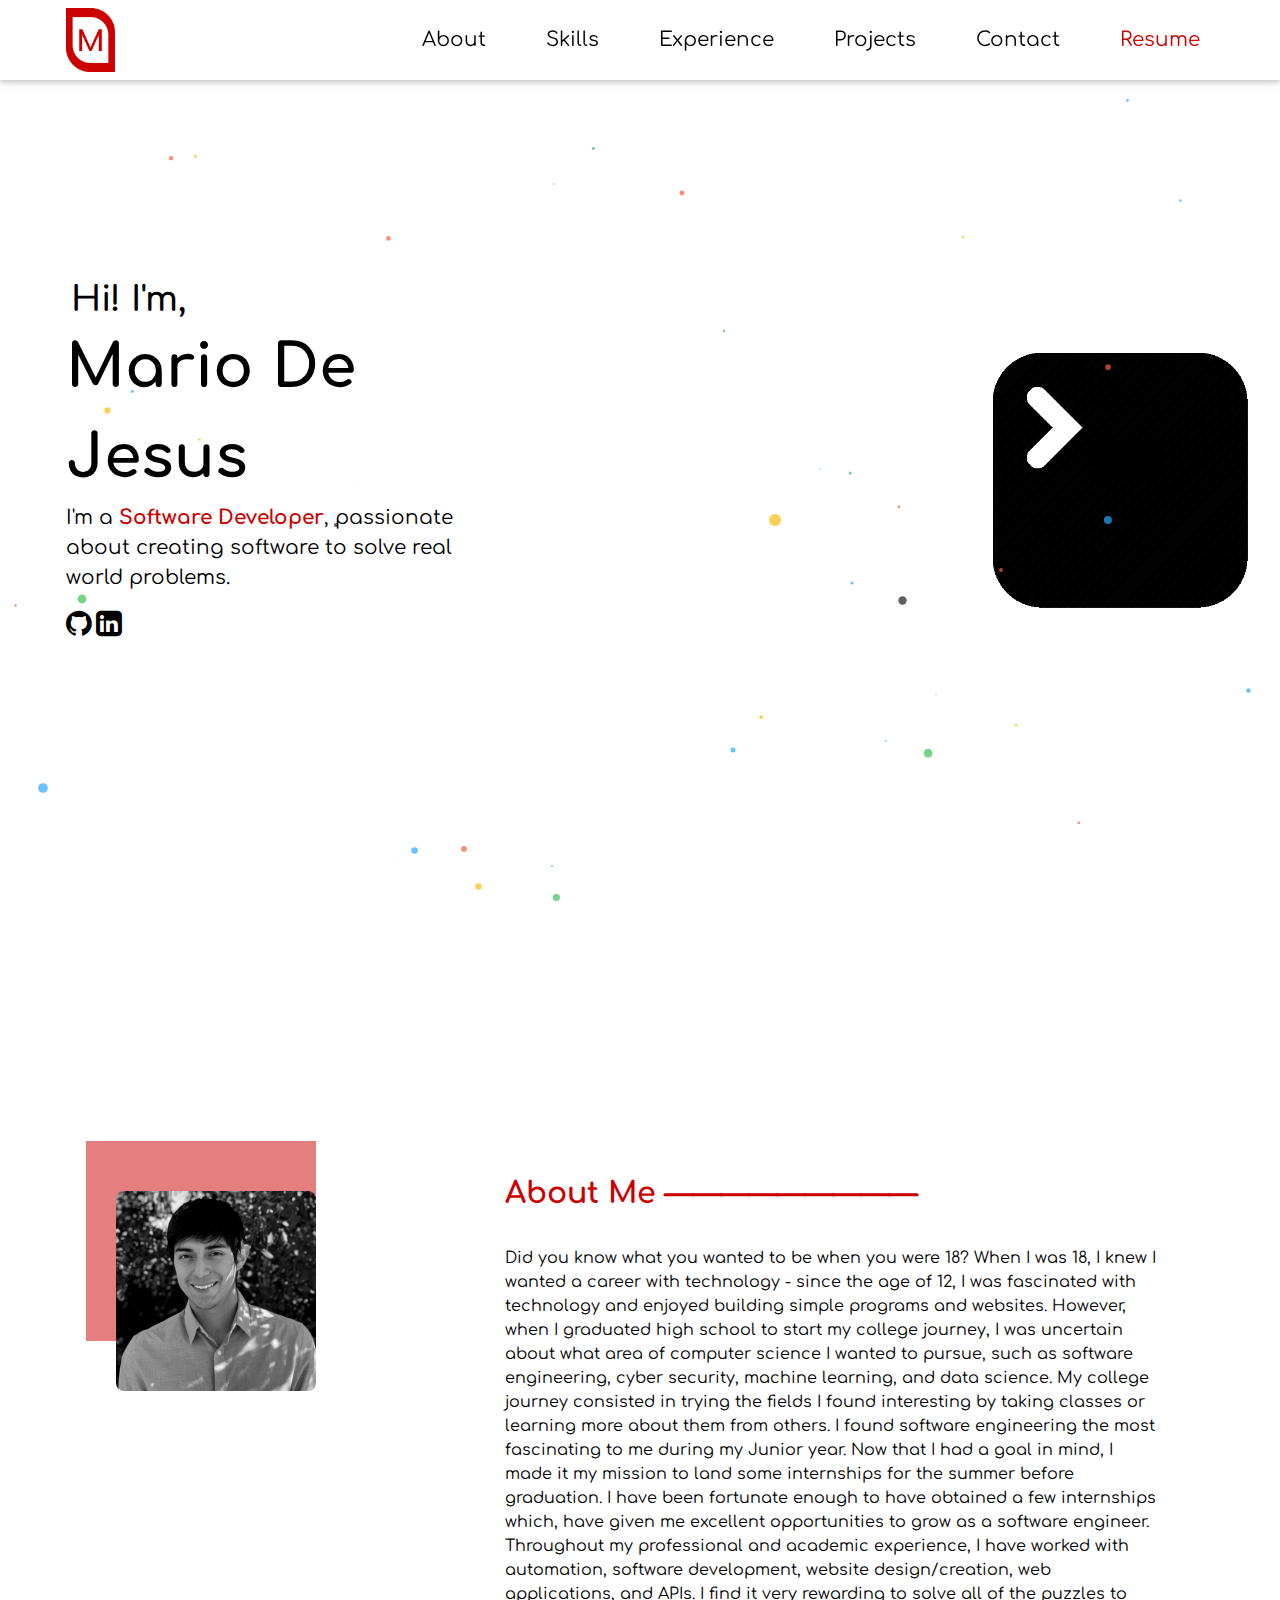
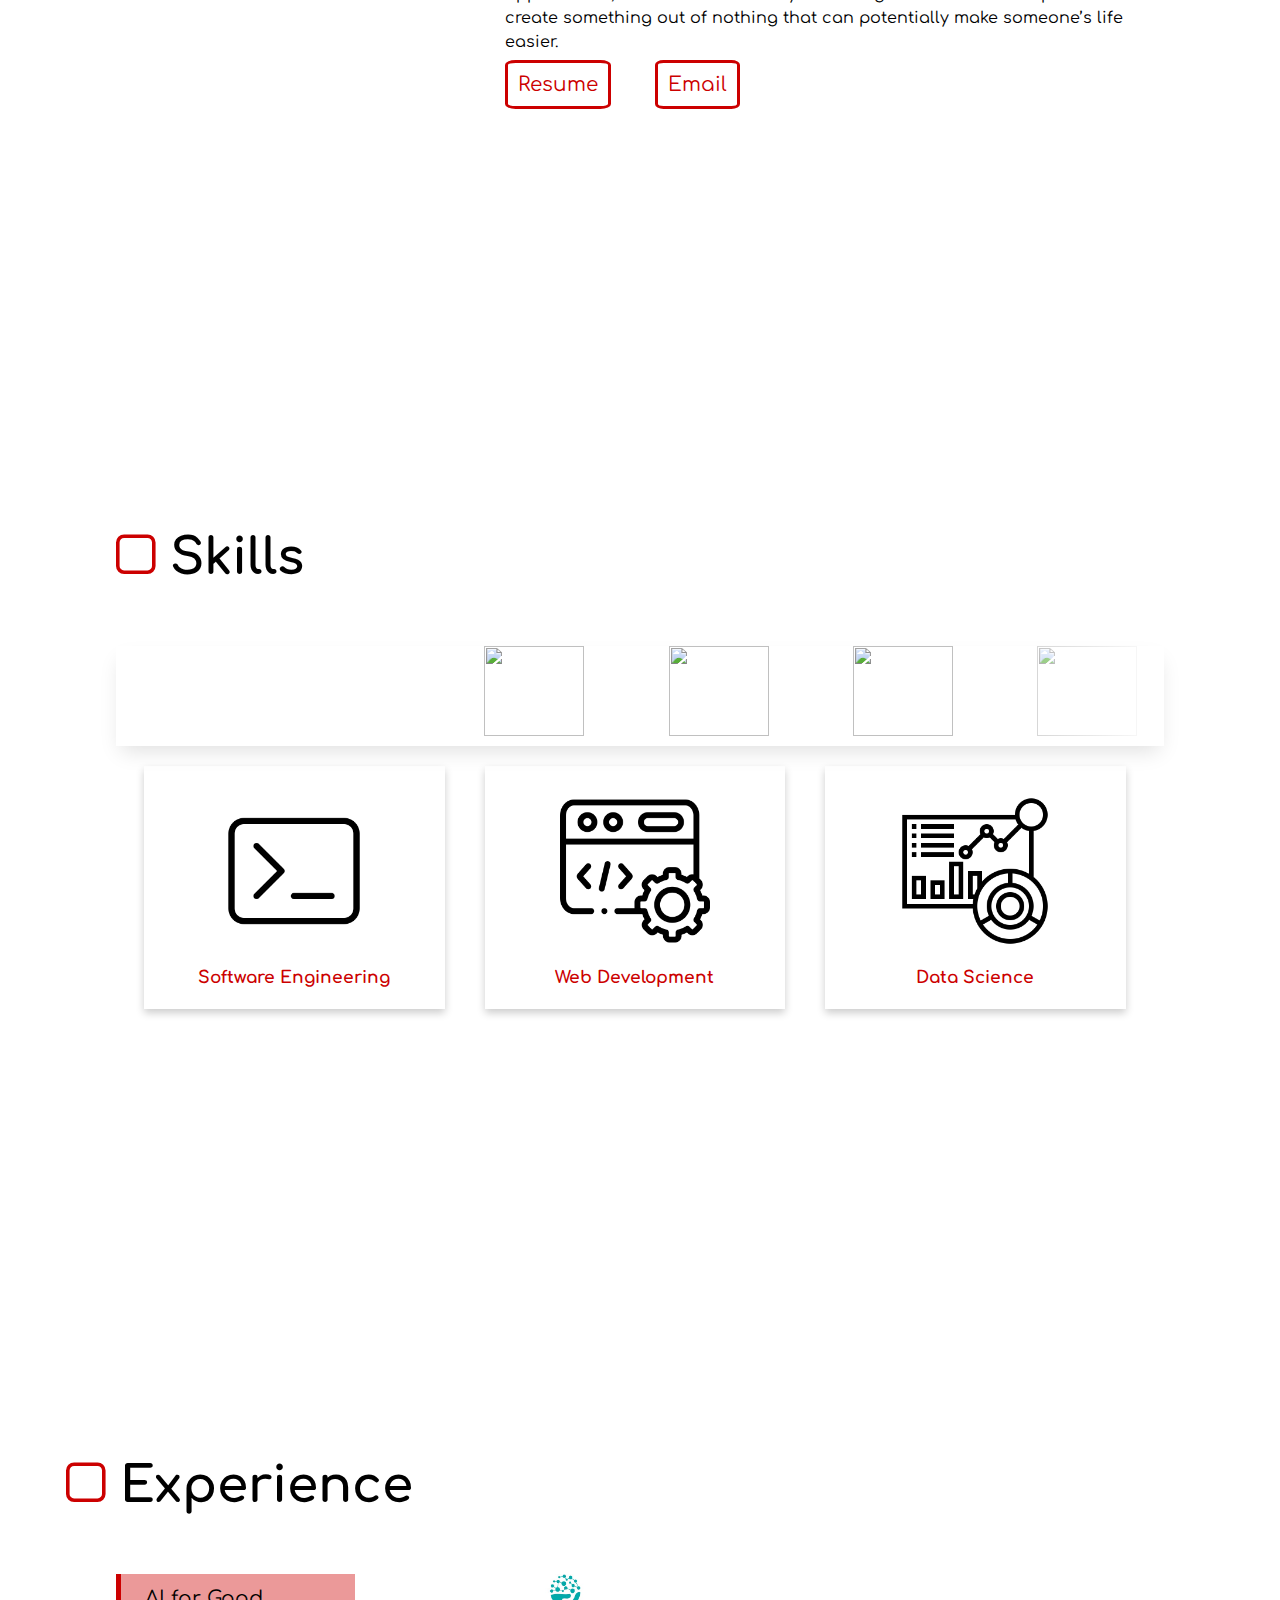
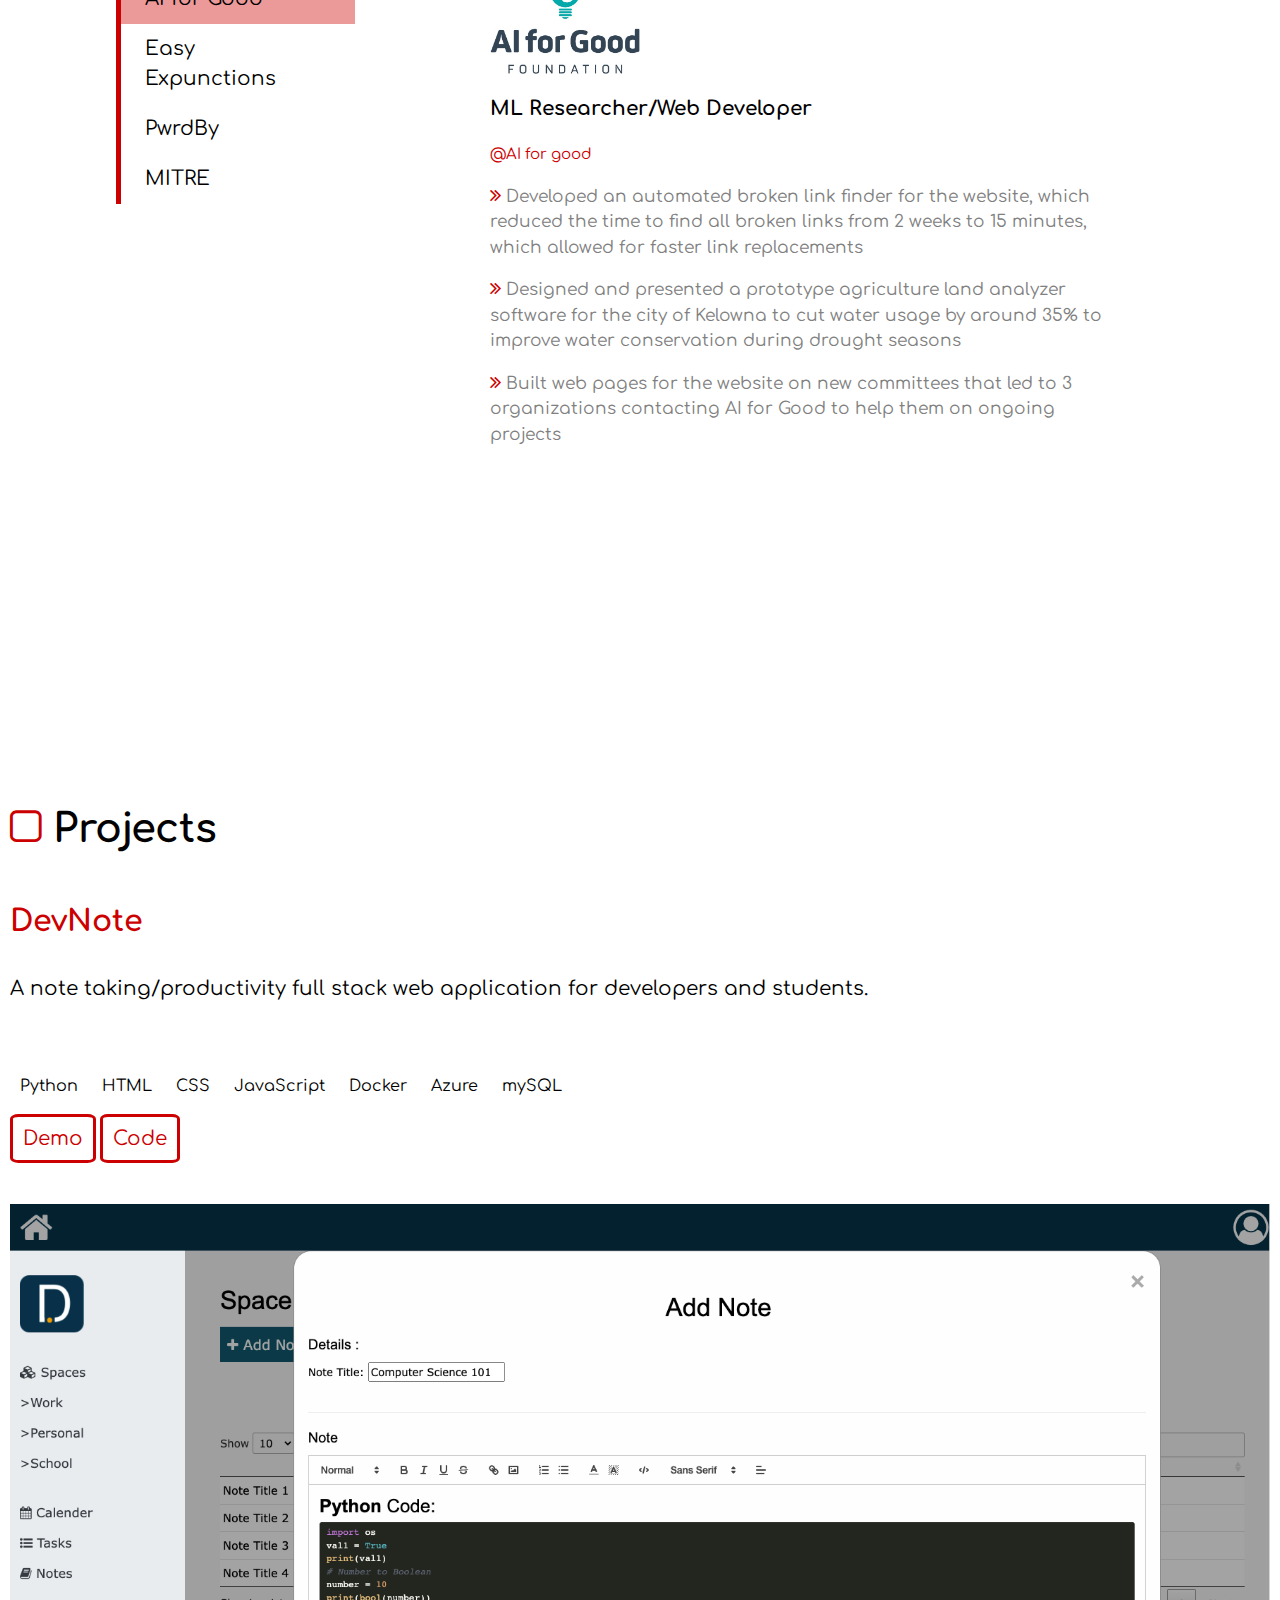
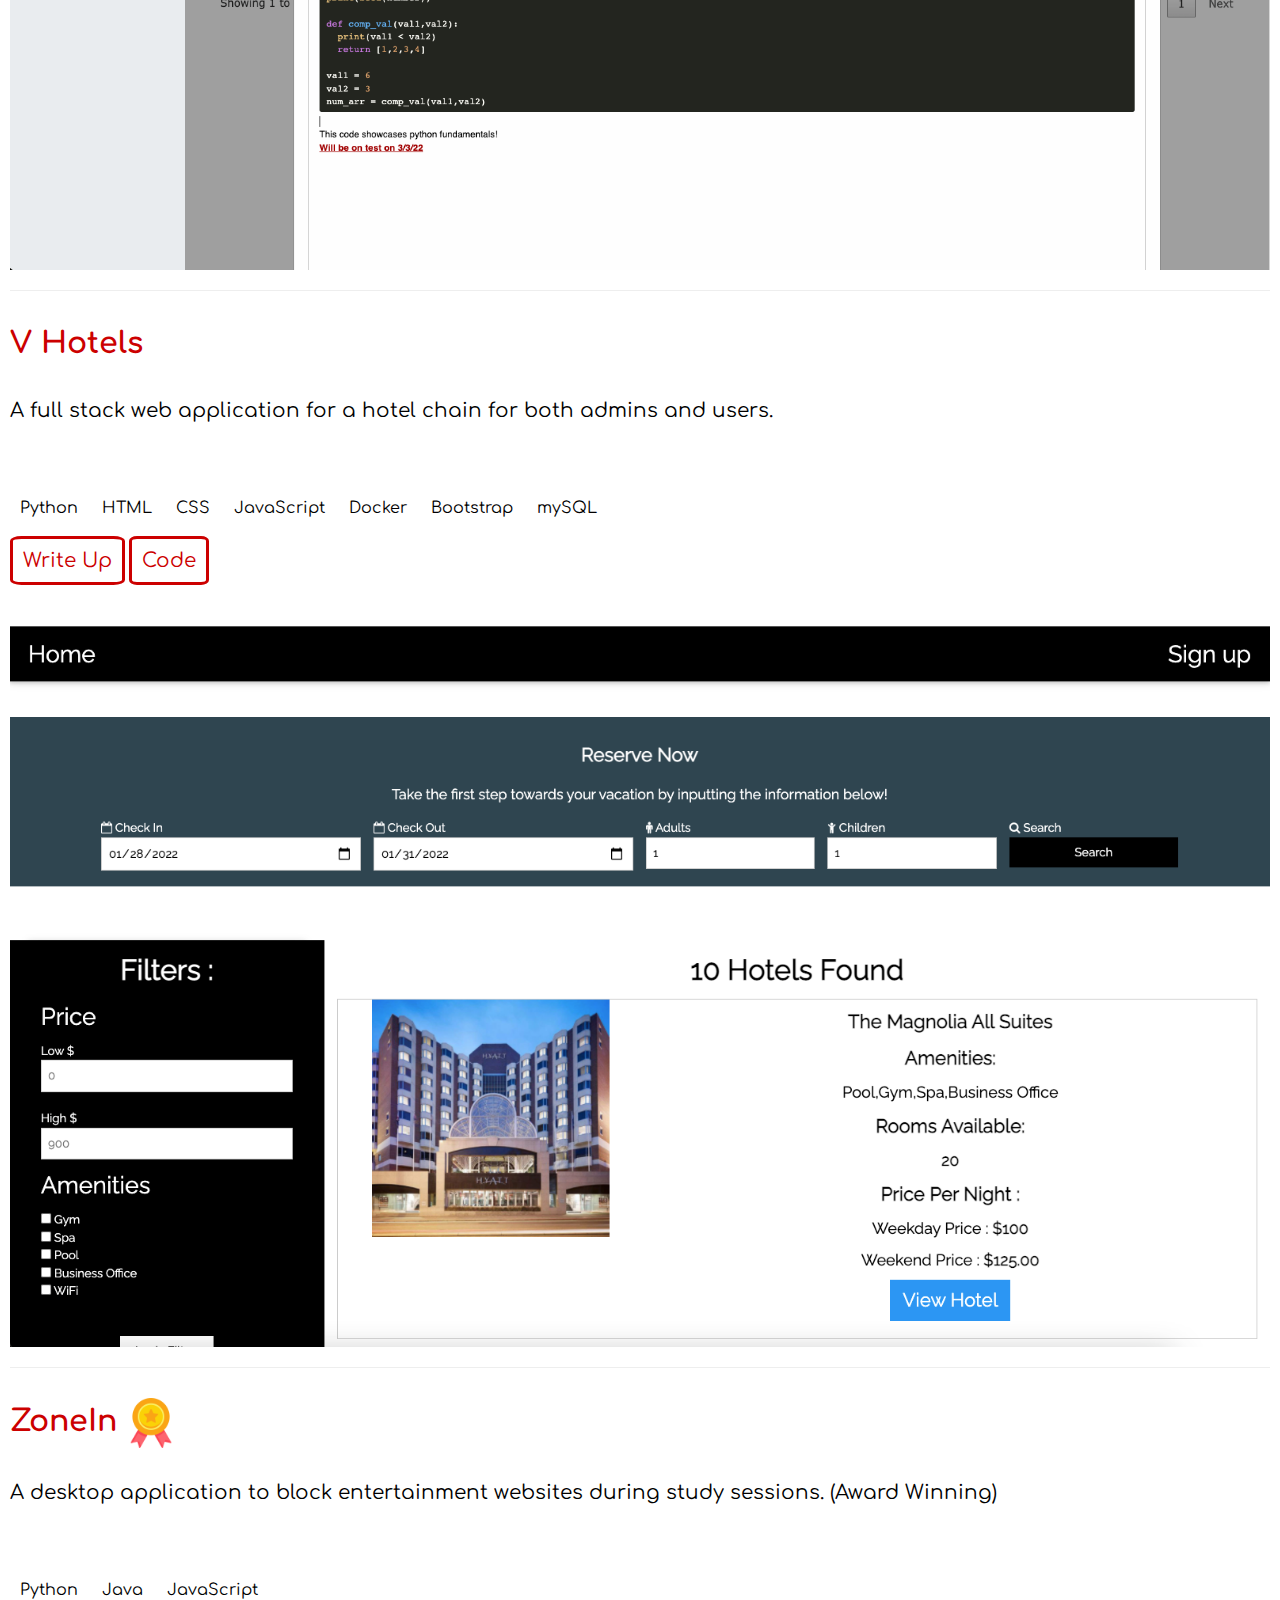
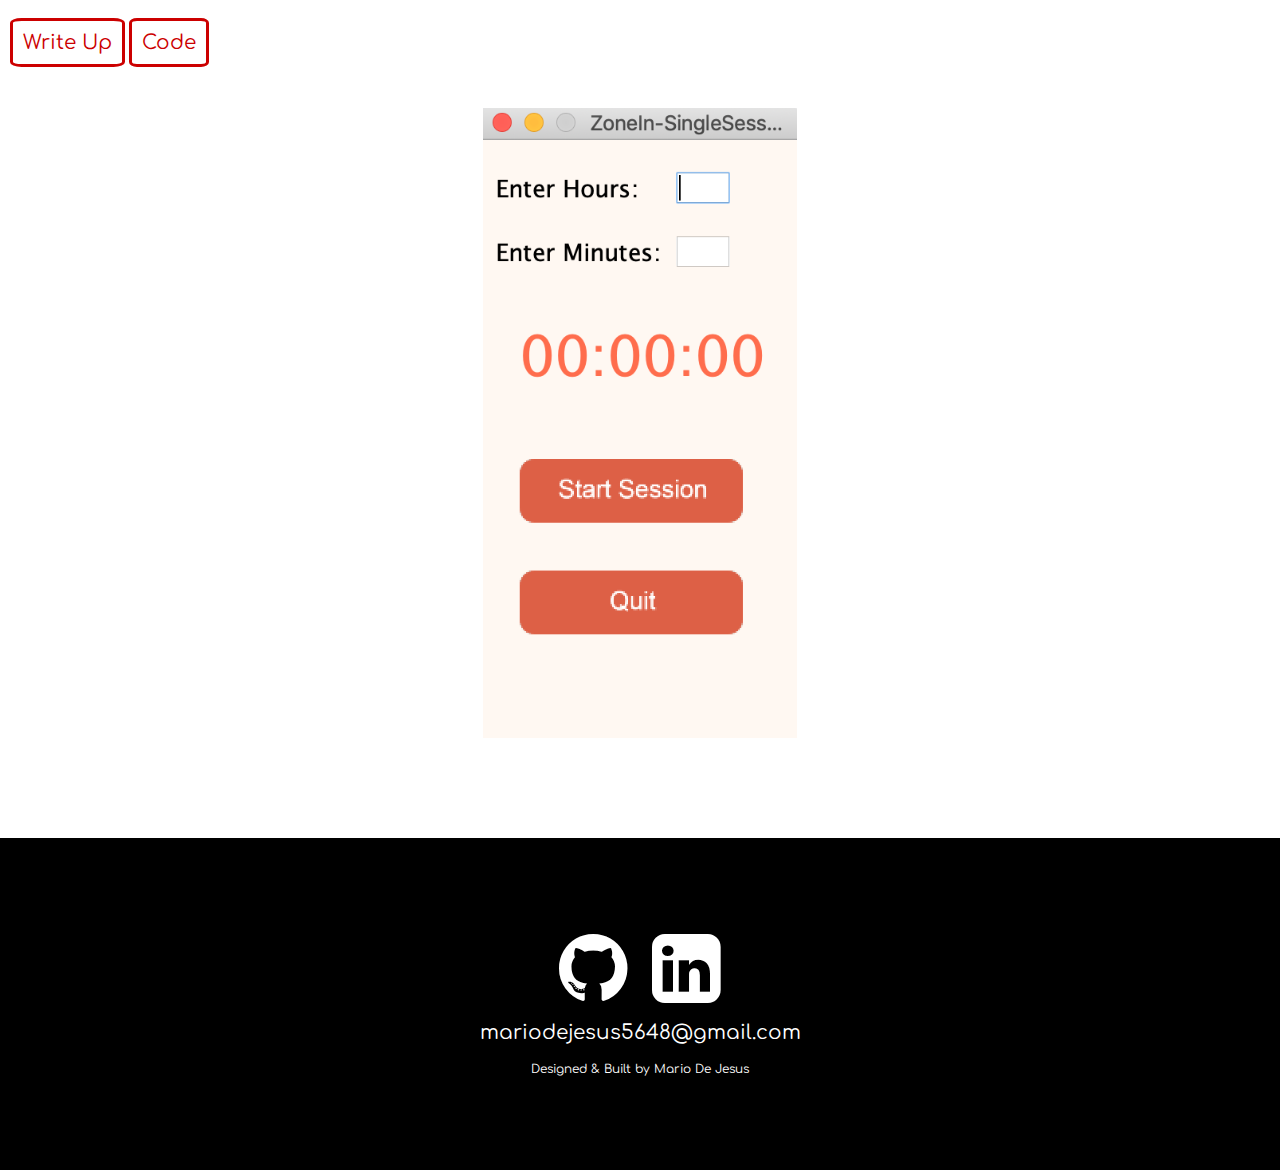
==== commit f20d4354: "padding and icon" ====
--- a/index.html
+++ b/index.html
@@ -1,5 +1,6 @@
 <html>
   <title>Mario's Portfolio</title>
+  <link rel="icon" href="./images/mario_portfolio_logo.png">
   <meta name="viewport" content="width=device-width, initial-scale=1">
   <link rel="stylesheet" href="https://www.w3schools.com/w3css/4/w3.css">
   <link rel="stylesheet" href="https://fonts.googleapis.com/css?family=Lato">
--- a/css/experience_css.css
+++ b/css/experience_css.css
@@ -154,7 +154,7 @@
     margin-top: 300;
     margin-left: 10;
     margin-right:10;
-    height: 1000px;
+    height: 1500px;
 
   }
   .experience_title
--- a/css/projects_css.css
+++ b/css/projects_css.css
@@ -83,7 +83,7 @@
 @media only screen and (max-width: 1300px) {
     .projects_contianer
     {
-      margin-top: 400;
+      margin-top: 300;
       margin-left: 10;
       margin-right: 10;
       margin-bottom: 100;
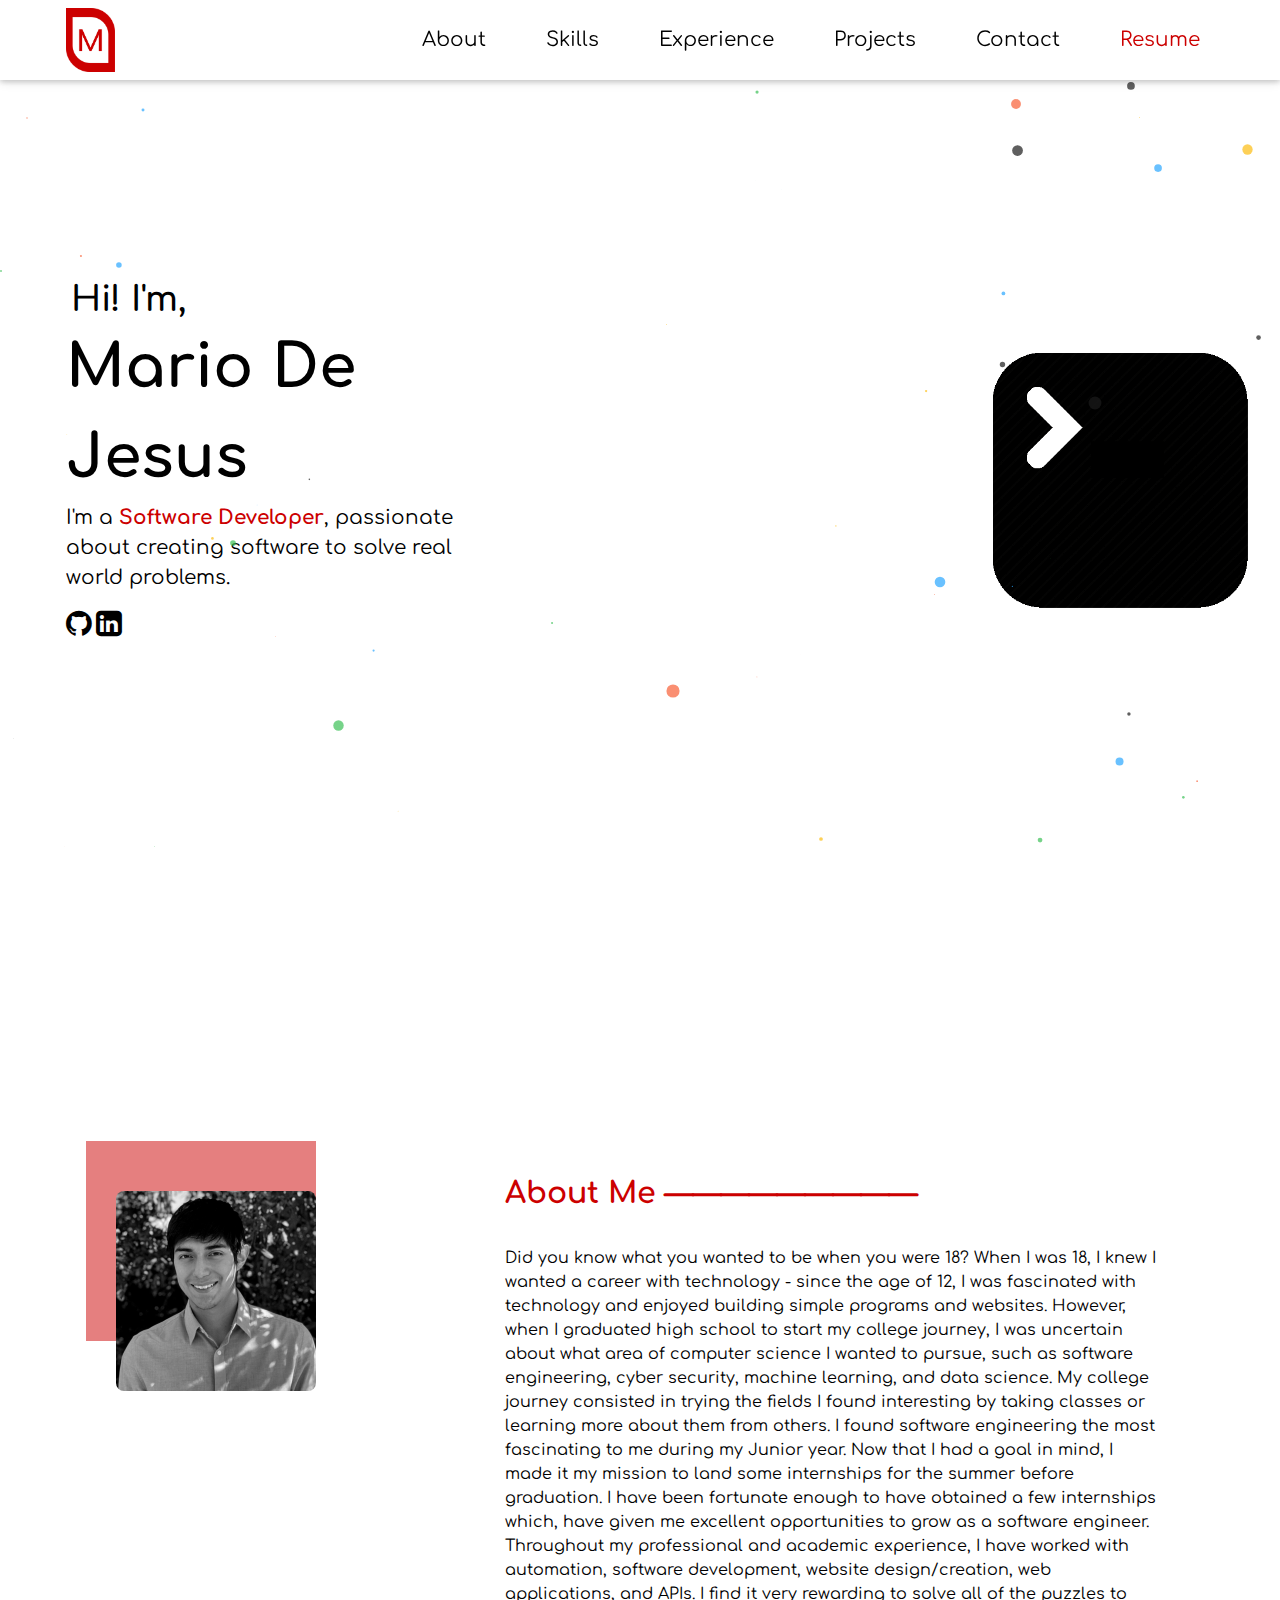
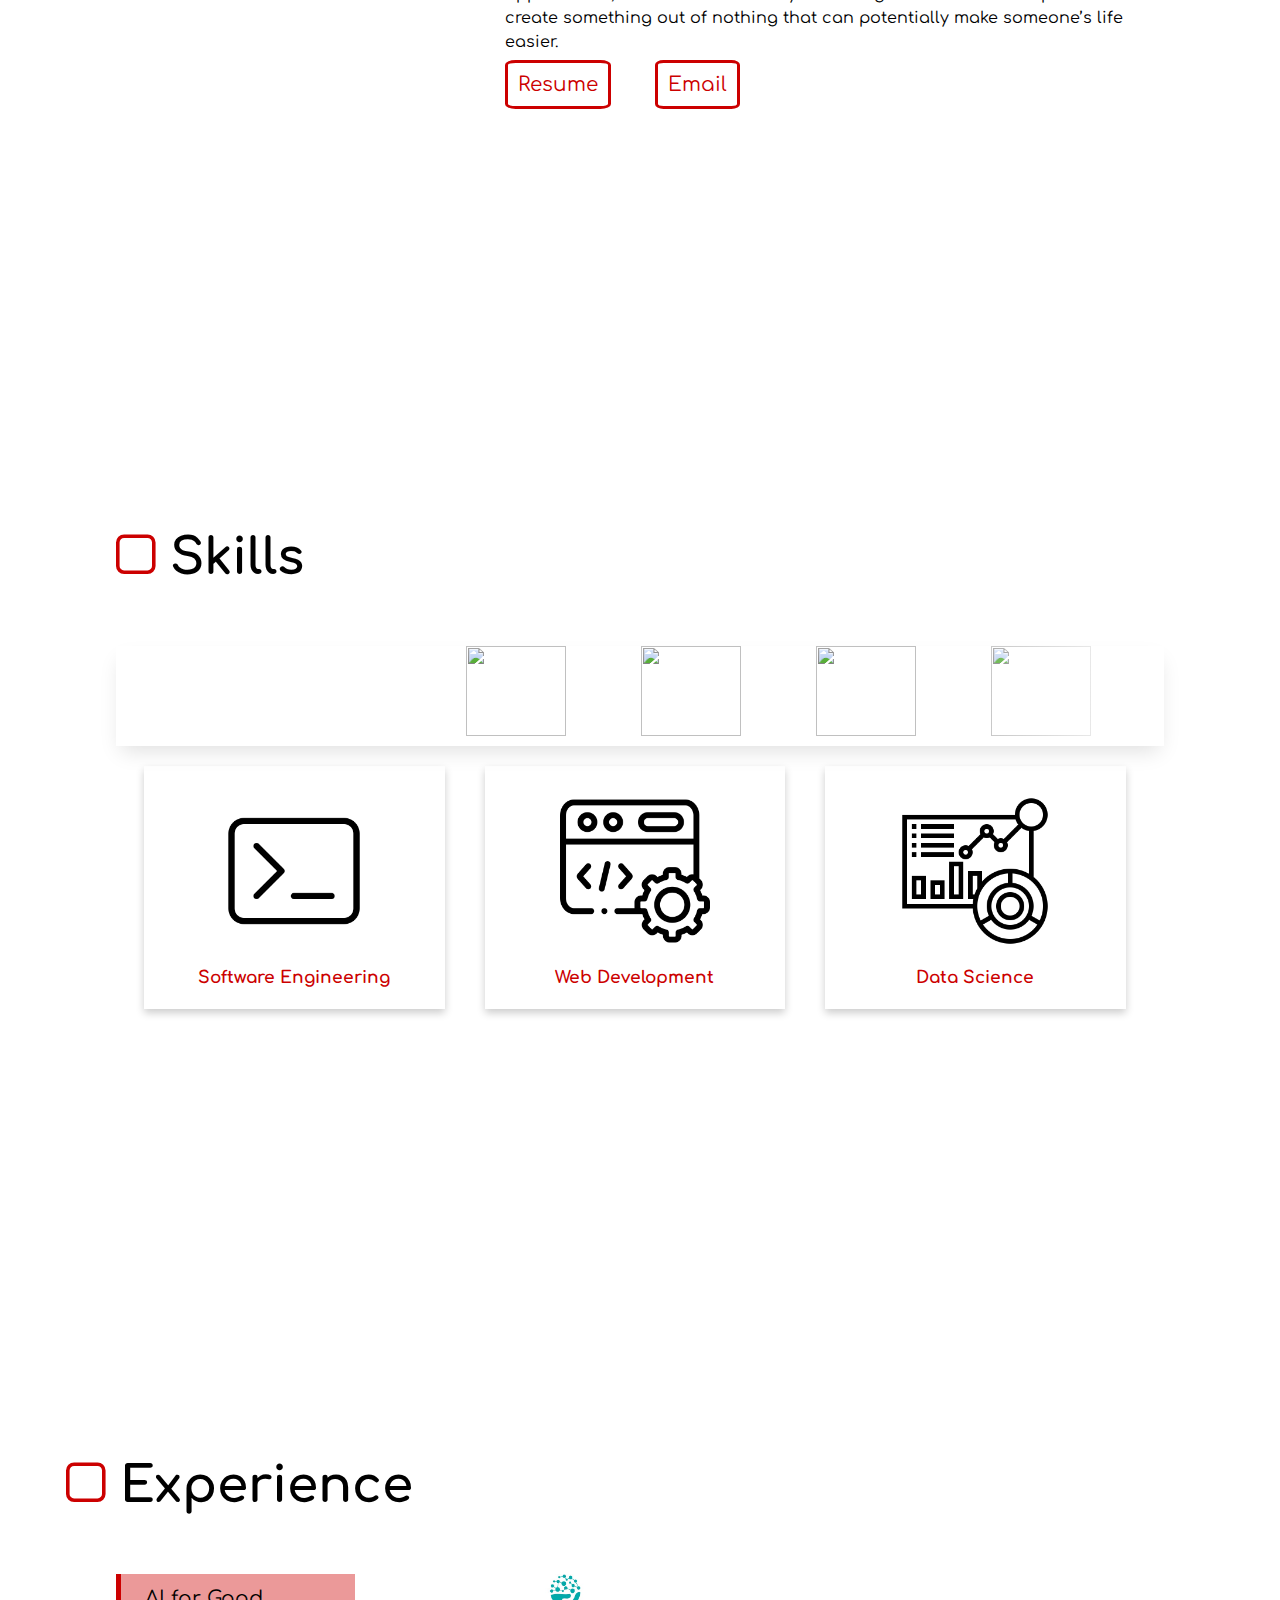
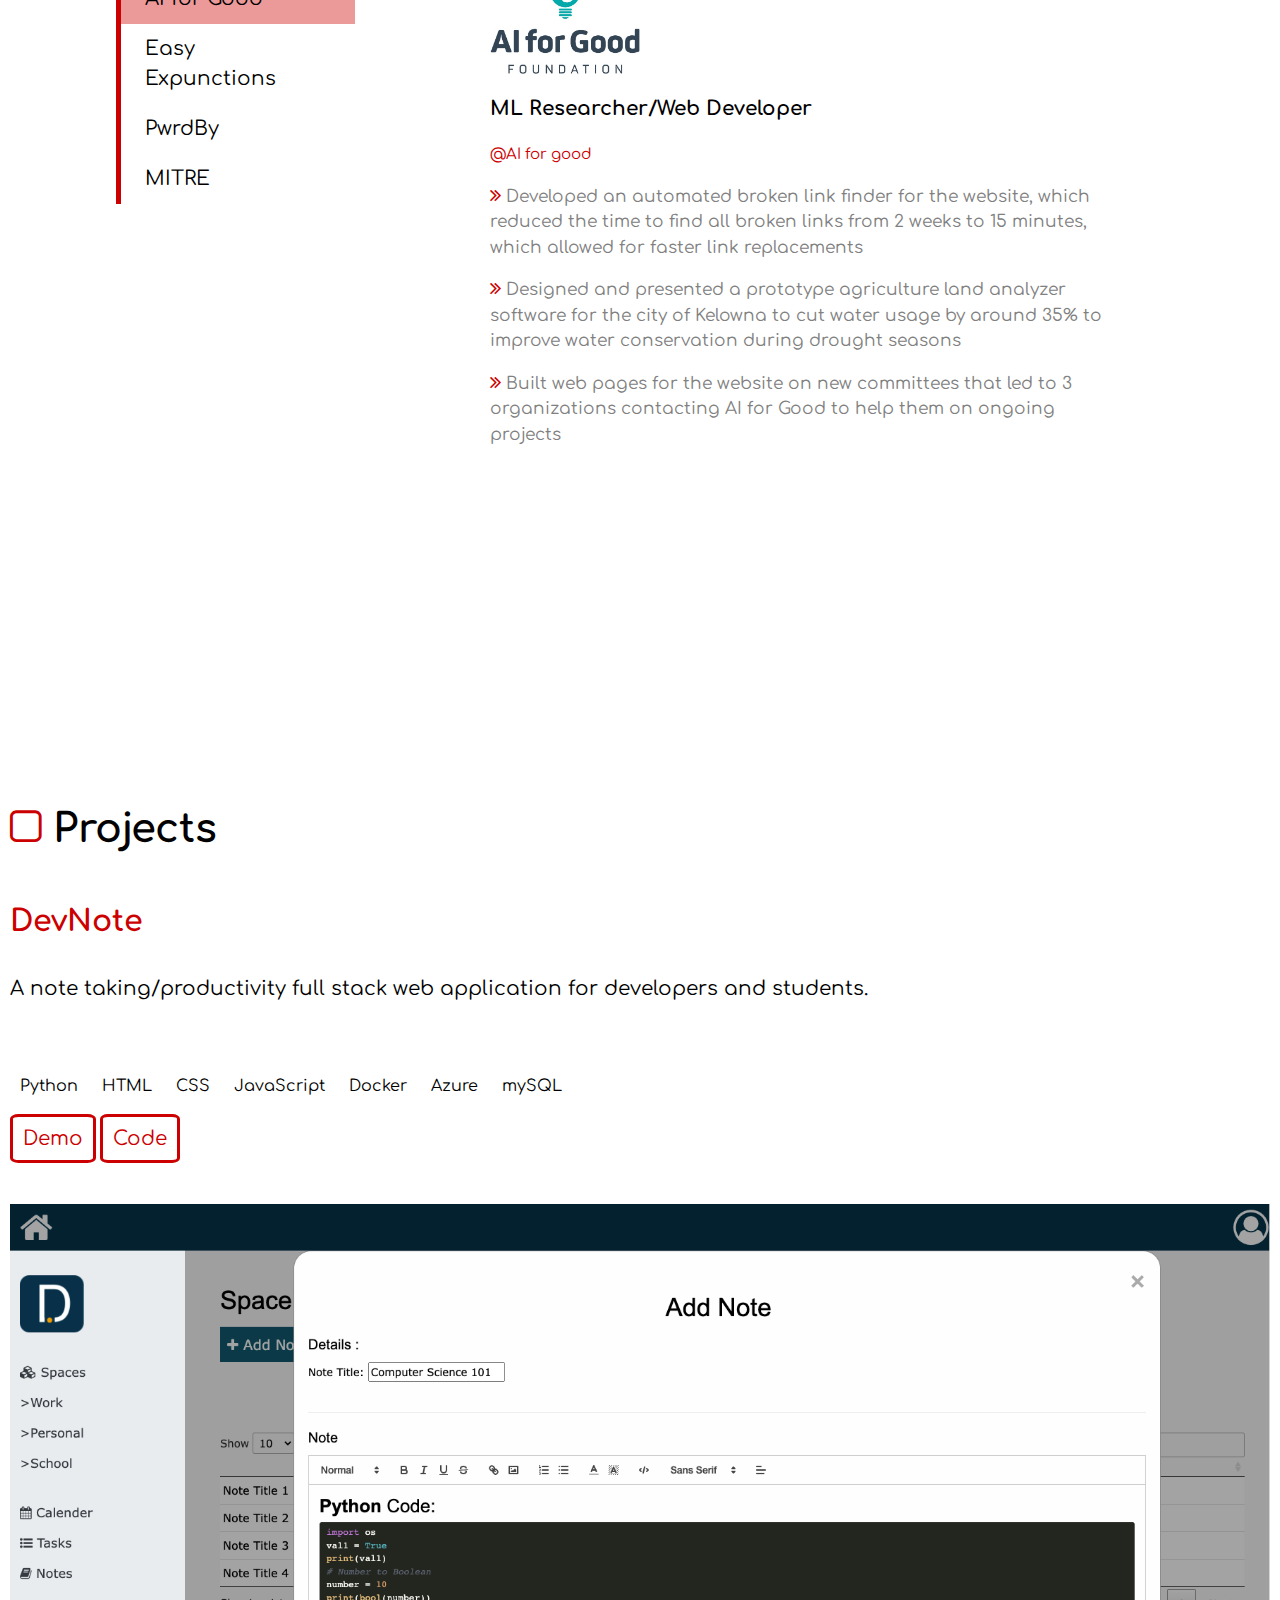
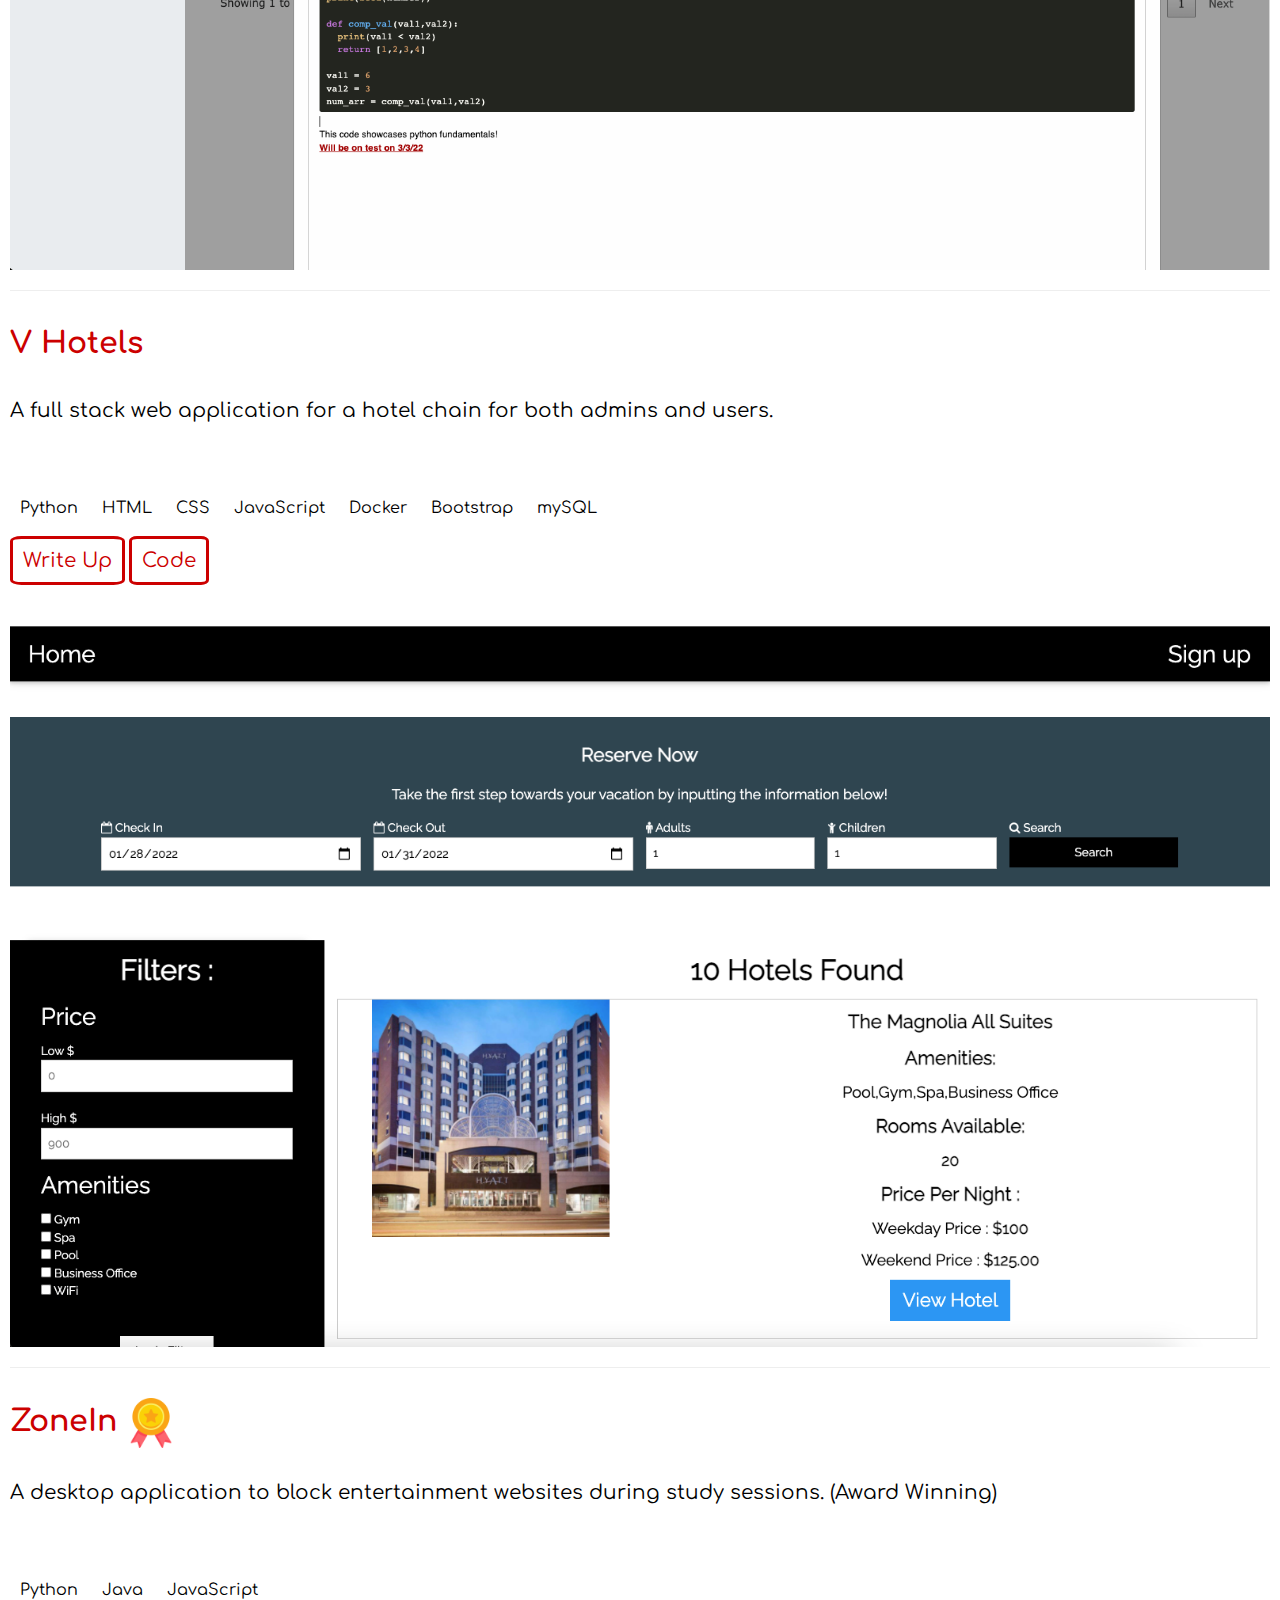
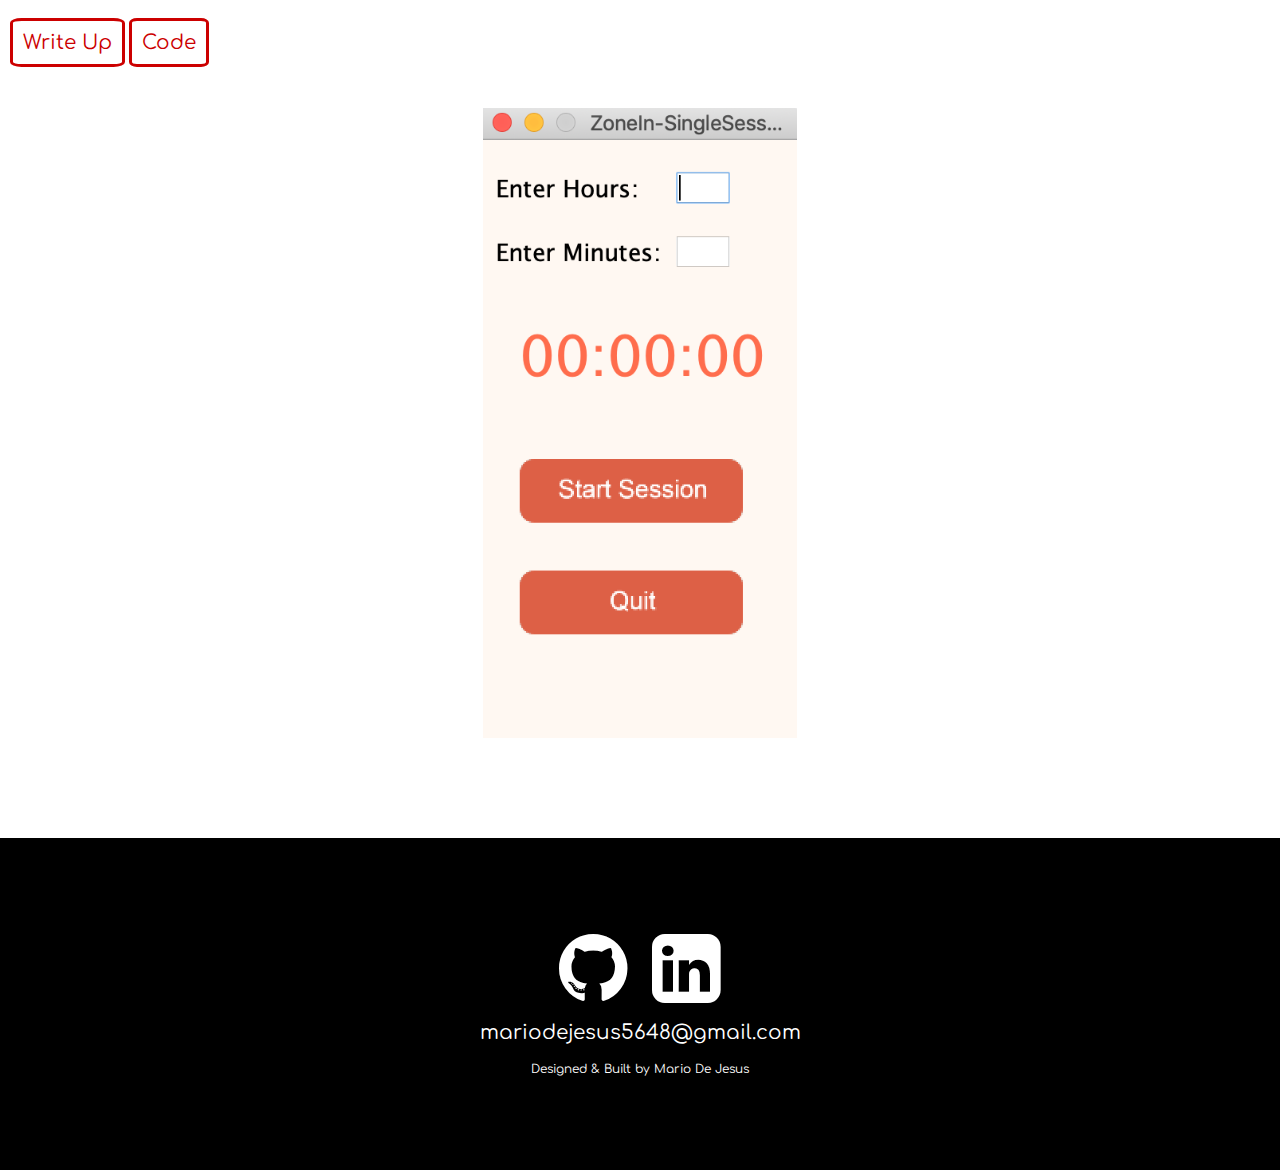
==== commit bcb19eda: "Add files via upload" ====
--- a/index.html
+++ b/index.html
@@ -122,6 +122,9 @@
       		<div class="slide">
             <img src="https://cdn.jsdelivr.net/gh/devicons/devicon/icons/javascript/javascript-original.svg" height="90" width="100"/>
       		</div>
+          <div class="slide">
+            <img src="https://cdn.jsdelivr.net/gh/devicons/devicon/icons/react/react-original.svg" height="90" width="100"/>
+          </div>
       		<div class="slide">
             <img src="https://cdn.jsdelivr.net/gh/devicons/devicon/icons/docker/docker-plain.svg" height="100" width="100"/>
       		</div>
